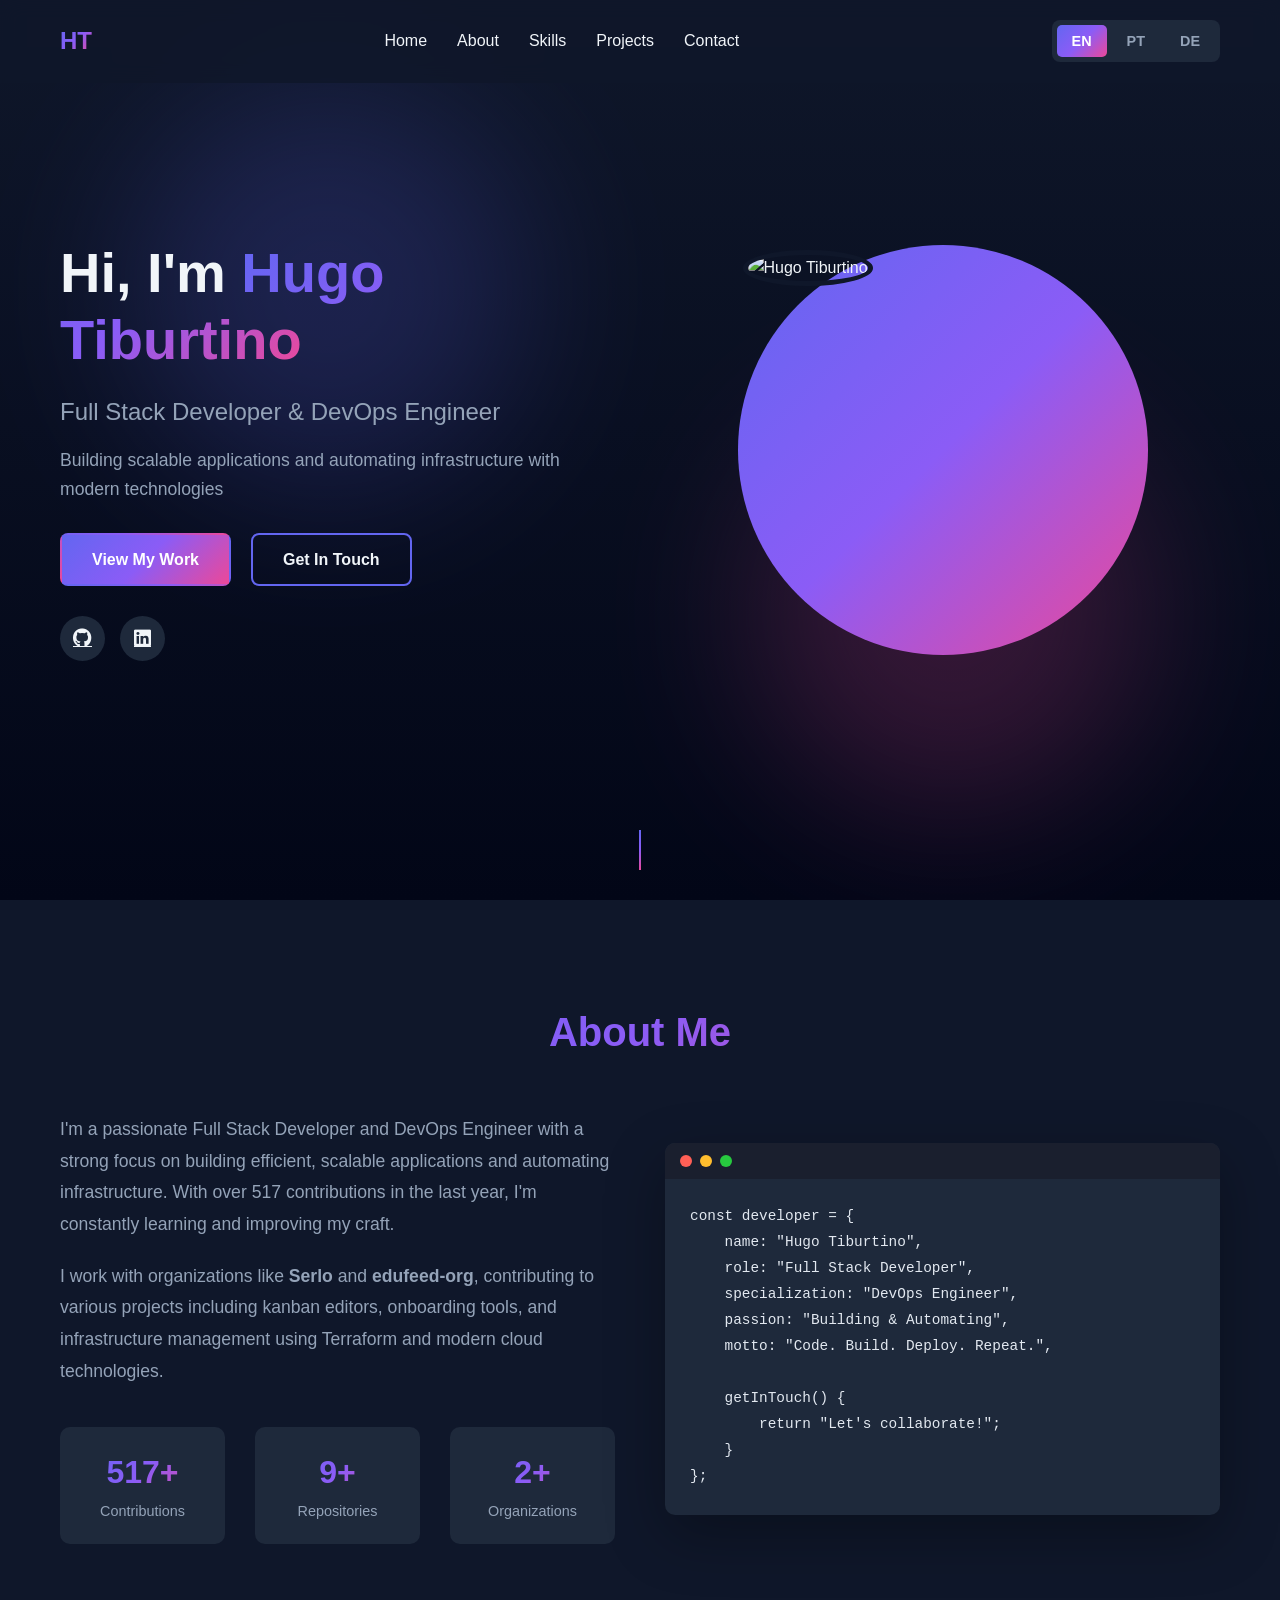
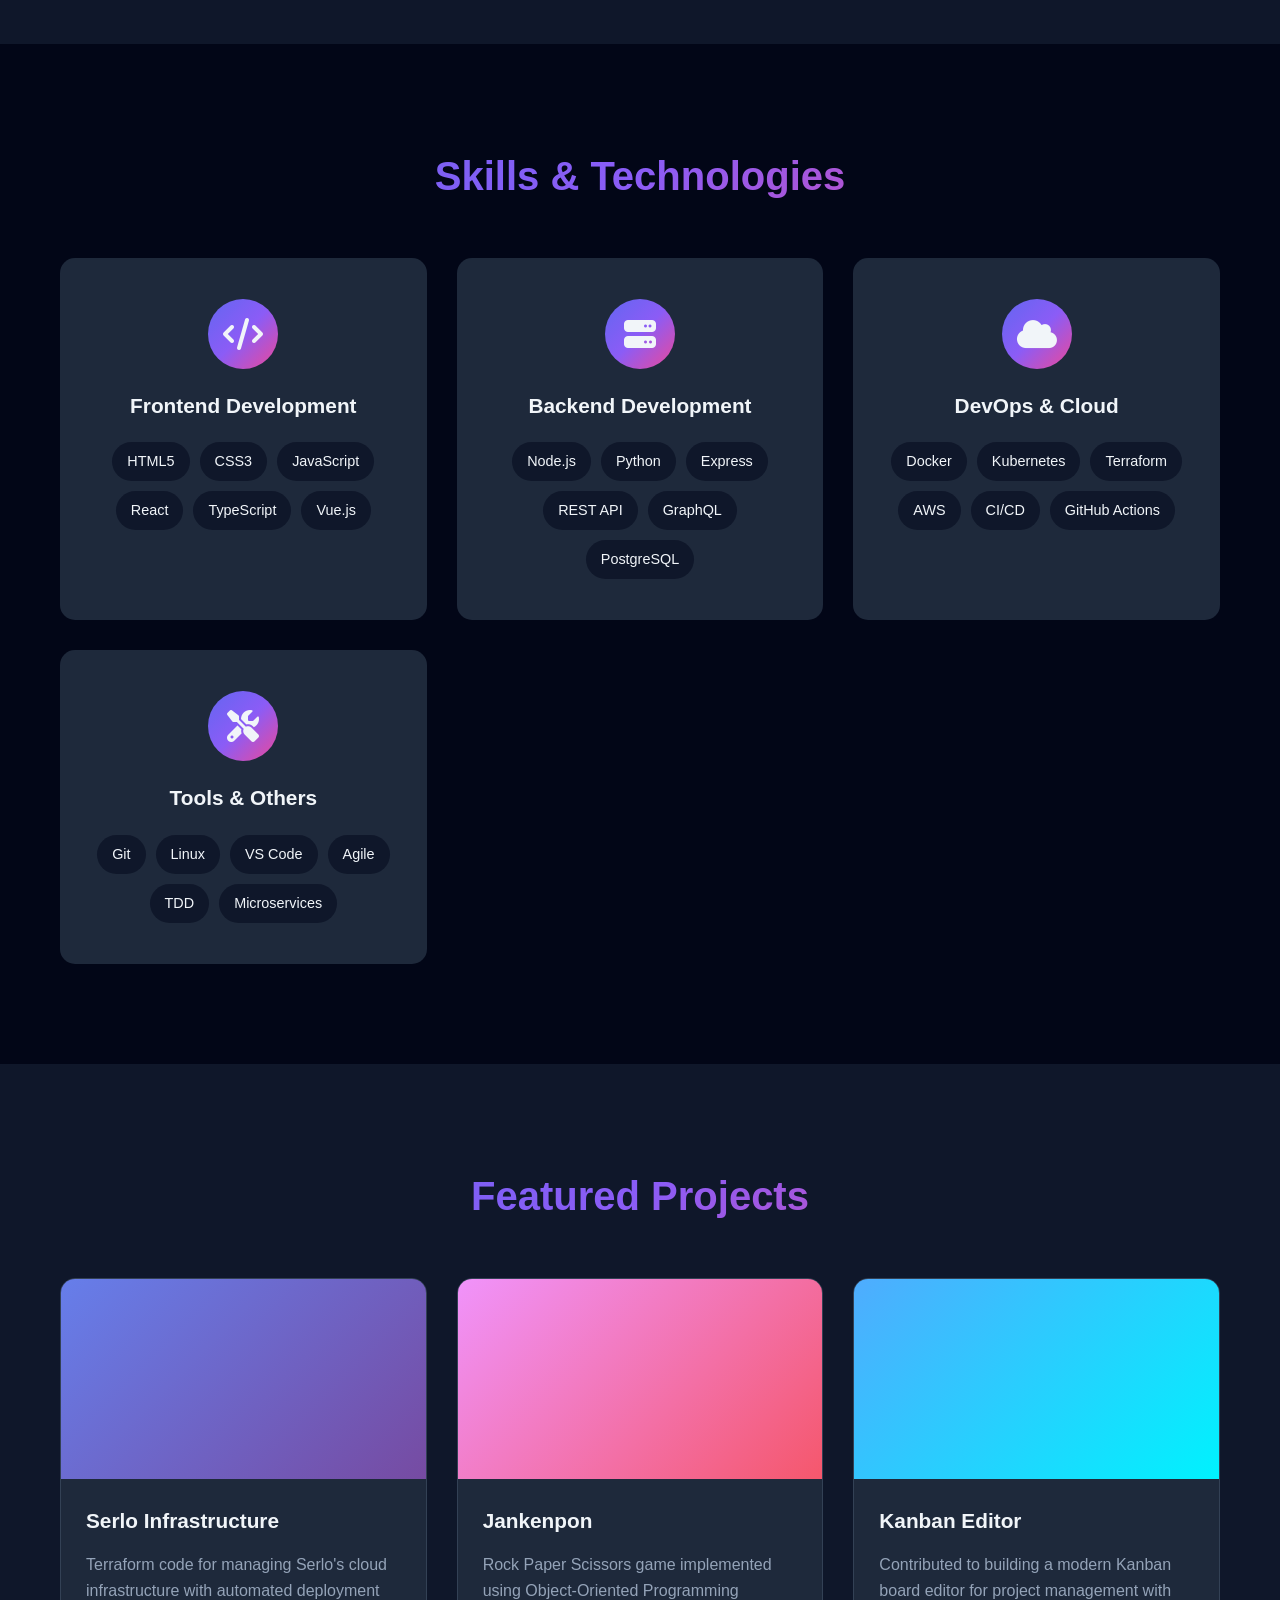
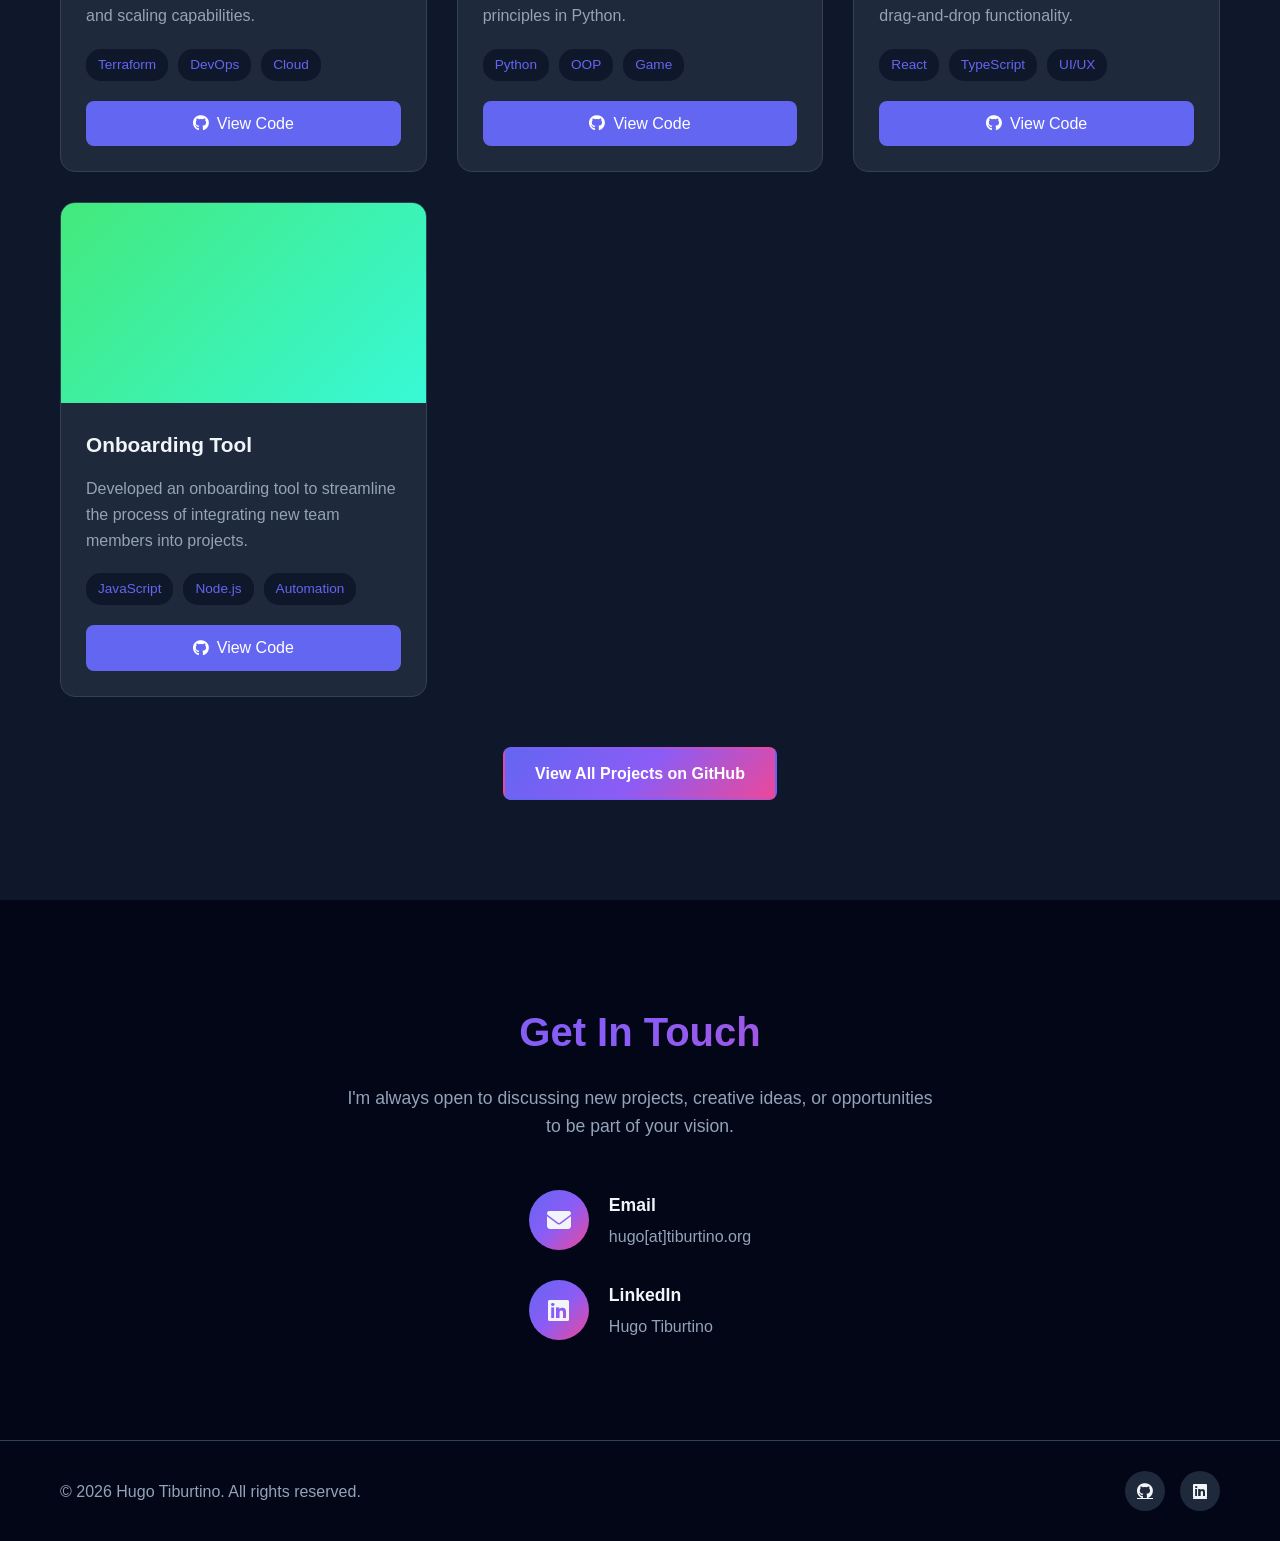
==== index.html @ 8d4e06d5 "initial commit" ====
<!DOCTYPE html>
<html lang="en">
<head>
    <meta charset="UTF-8">
    <meta name="viewport" content="width=device-width, initial-scale=1.0">
    <meta name="description" content="Hugo Tiburtino - Full Stack Developer & DevOps Engineer Portfolio">
    <title>Hugo Tiburtino | Full Stack Developer & DevOps Engineer</title>
    <link rel="stylesheet" href="styles.css">
    <link rel="stylesheet" href="https://cdnjs.cloudflare.com/ajax/libs/font-awesome/6.4.0/css/all.min.css">
</head>
<body>
    <!-- Navigation -->
    <nav class="navbar" id="navbar">
        <div class="container">
            <div class="nav-brand">
                <a href="#home">HT</a>
            </div>
            <ul class="nav-menu" id="nav-menu">
                <li><a href="#home" class="nav-link" data-i18n="nav.home">Home</a></li>
                <li><a href="#about" class="nav-link" data-i18n="nav.about">About</a></li>
                <li><a href="#skills" class="nav-link" data-i18n="nav.skills">Skills</a></li>
                <li><a href="#projects" class="nav-link" data-i18n="nav.projects">Projects</a></li>
                <li><a href="#contact" class="nav-link" data-i18n="nav.contact">Contact</a></li>
            </ul>
            <div class="language-switcher">
                <button class="lang-btn active" data-lang="en" title="English">EN</button>
                <button class="lang-btn" data-lang="pt" title="Português">PT</button>
                <button class="lang-btn" data-lang="de" title="Deutsch">DE</button>
            </div>
            <div class="hamburger" id="hamburger">
                <span></span>
                <span></span>
                <span></span>
            </div>
        </div>
    </nav>

    <!-- Hero Section -->
    <section id="home" class="hero">
        <div class="hero-particles"></div>
        <div class="container hero-content">
            <div class="hero-text">
                <h1 class="hero-title">
                    <span data-i18n="hero.greeting">Hi, I'm</span> <span class="gradient-text">Hugo Tiburtino</span>
                </h1>
                <p class="hero-subtitle" data-i18n="hero.title">Full Stack Developer & DevOps Engineer</p>
                <p class="hero-description" data-i18n="hero.description">
                    Building scalable applications and automating infrastructure with modern technologies
                </p>
                <div class="hero-buttons">
                    <a href="#projects" class="btn btn-primary" data-i18n="hero.viewWork">View My Work</a>
                    <a href="#contact" class="btn btn-secondary" data-i18n="hero.getInTouch">Get In Touch</a>
                </div>
                <div class="social-links">
                    <a href="https://github.com/hugotiburtino" target="_blank" aria-label="GitHub">
                        <i class="fab fa-github"></i>
                    </a>
                    <a href="https://www.linkedin.com/in/hugo-tiburtino-14a03222a/" target="_blank" aria-label="LinkedIn">
                        <i class="fab fa-linkedin"></i>
                    </a>
                </div>
            </div>
            <div class="hero-image">
                <div class="profile-card">
                    <div class="profile-img-wrapper">
                        <img src="https://avatars.githubusercontent.com/u/45924645?v=4" alt="Hugo Tiburtino" class="profile-img">
                    </div>
                </div>
            </div>
        </div>
        <div class="scroll-indicator">
            <span></span>
        </div>
    </section>

    <!-- About Section -->
    <section id="about" class="about section">
        <div class="container">
            <h2 class="section-title" data-i18n="about.title">About Me</h2>
            <div class="about-content">
                <div class="about-text">
                    <p class="about-description" data-i18n="about.description1">
                        I'm a passionate Full Stack Developer and DevOps Engineer with a strong focus on building 
                        efficient, scalable applications and automating infrastructure. With over 517 contributions 
                        in the last year, I'm constantly learning and improving my craft.
                    </p>
                    <p class="about-description" data-i18n="about.description2">
                        I work with organizations like <strong>Serlo</strong> and <strong>edufeed-org</strong>, 
                        contributing to various projects including kanban editors, onboarding tools, and infrastructure 
                        management using Terraform and modern cloud technologies.
                    </p>
                    <div class="about-stats">
                        <div class="stat-item">
                            <span class="stat-number">517+</span>
                            <span class="stat-label" data-i18n="about.contributions">Contributions</span>
                        </div>
                        <div class="stat-item">
                            <span class="stat-number">9+</span>
                            <span class="stat-label" data-i18n="about.repositories">Repositories</span>
                        </div>
                        <div class="stat-item">
                            <span class="stat-number">2+</span>
                            <span class="stat-label" data-i18n="about.organizations">Organizations</span>
                        </div>
                    </div>
                </div>
                <div class="about-image">
                    <div class="code-window">
                        <div class="window-header">
                            <span class="dot red"></span>
                            <span class="dot yellow"></span>
                            <span class="dot green"></span>
                        </div>
                        <pre class="code-content"><code>const developer = {
    name: "Hugo Tiburtino",
    role: "Full Stack Developer",
    specialization: "DevOps Engineer",
    passion: "Building & Automating",
    motto: "Code. Build. Deploy. Repeat.",
    
    getInTouch() {
        return "Let's collaborate!";
    }
};</code></pre>
                    </div>
                </div>
            </div>
        </div>
    </section>

    <!-- Skills Section -->
    <section id="skills" class="skills section">
        <div class="container">
            <h2 class="section-title" data-i18n="skills.title">Skills & Technologies</h2>
            <div class="skills-grid">
                <div class="skill-category">
                    <div class="category-icon">
                        <i class="fas fa-code"></i>
                    </div>
                    <h3 data-i18n="skills.frontend">Frontend Development</h3>
                    <div class="skills-list">
                        <span class="skill-tag">HTML5</span>
                        <span class="skill-tag">CSS3</span>
                        <span class="skill-tag">JavaScript</span>
                        <span class="skill-tag">React</span>
                        <span class="skill-tag">TypeScript</span>
                        <span class="skill-tag">Vue.js</span>
                    </div>
                </div>
                <div class="skill-category">
                    <div class="category-icon">
                        <i class="fas fa-server"></i>
                    </div>
                    <h3 data-i18n="skills.backend">Backend Development</h3>
                    <div class="skills-list">
                        <span class="skill-tag">Node.js</span>
                        <span class="skill-tag">Python</span>
                        <span class="skill-tag">Express</span>
                        <span class="skill-tag">REST API</span>
                        <span class="skill-tag">GraphQL</span>
                        <span class="skill-tag">PostgreSQL</span>
                    </div>
                </div>
                <div class="skill-category">
                    <div class="category-icon">
                        <i class="fas fa-cloud"></i>
                    </div>
                    <h3 data-i18n="skills.devops">DevOps & Cloud</h3>
                    <div class="skills-list">
                        <span class="skill-tag">Docker</span>
                        <span class="skill-tag">Kubernetes</span>
                        <span class="skill-tag">Terraform</span>
                        <span class="skill-tag">AWS</span>
                        <span class="skill-tag">CI/CD</span>
                        <span class="skill-tag">GitHub Actions</span>
                    </div>
                </div>
                <div class="skill-category">
                    <div class="category-icon">
                        <i class="fas fa-tools"></i>
                    </div>
                    <h3 data-i18n="skills.tools">Tools & Others</h3>
                    <div class="skills-list">
                        <span class="skill-tag">Git</span>
                        <span class="skill-tag">Linux</span>
                        <span class="skill-tag">VS Code</span>
                        <span class="skill-tag">Agile</span>
                        <span class="skill-tag">TDD</span>
                        <span class="skill-tag">Microservices</span>
                    </div>
                </div>
            </div>
        </div>
    </section>

    <!-- Projects Section -->
    <section id="projects" class="projects section">
        <div class="container">
            <h2 class="section-title" data-i18n="projects.title">Featured Projects</h2>
            <div class="projects-grid">
                <div class="project-card">
                    <div class="project-image">
                        <div class="project-overlay">
                            <a href="https://github.com/serlo/infra" target="_blank" class="project-link">
                                <i class="fas fa-external-link-alt"></i>
                            </a>
                        </div>
                    </div>
                    <div class="project-content">
                        <h3>Serlo Infrastructure</h3>
                        <p data-i18n="projects.serlo.description">Terraform code for managing Serlo's cloud infrastructure with automated deployment and scaling capabilities.</p>
                        <div class="project-tags">
                            <span class="tag">Terraform</span>
                            <span class="tag">DevOps</span>
                            <span class="tag">Cloud</span>
                        </div>
                        <div class="project-links">
                            <a href="https://github.com/serlo/infra" target="_blank" class="project-btn">
                                <i class="fab fa-github"></i> <span data-i18n="projects.viewCode">View Code</span>
                            </a>
                        </div>
                    </div>
                </div>
                
                <div class="project-card">
                    <div class="project-image">
                        <div class="project-overlay">
                            <a href="https://github.com/hugotiburtino/jankenpon" target="_blank" class="project-link">
                                <i class="fas fa-external-link-alt"></i>
                            </a>
                        </div>
                    </div>
                    <div class="project-content">
                        <h3>Jankenpon</h3>
                        <p data-i18n="projects.jankenpon.description">Rock Paper Scissors game implemented using Object-Oriented Programming principles in Python.</p>
                        <div class="project-tags">
                            <span class="tag">Python</span>
                            <span class="tag">OOP</span>
                            <span class="tag">Game</span>
                        </div>
                        <div class="project-links">
                            <a href="https://github.com/hugotiburtino/jankenpon" target="_blank" class="project-btn">
                                <i class="fab fa-github"></i> <span data-i18n="projects.viewCode">View Code</span>
                            </a>
                        </div>
                    </div>
                </div>

                <div class="project-card">
                    <div class="project-image">
                        <div class="project-overlay">
                            <a href="https://github.com/edufeed-org/kanban-editor" target="_blank" class="project-link">
                                <i class="fas fa-external-link-alt"></i>
                            </a>
                        </div>
                    </div>
                    <div class="project-content">
                        <h3>Kanban Editor</h3>
                        <p data-i18n="projects.kanban.description">Contributed to building a modern Kanban board editor for project management with drag-and-drop functionality.</p>
                        <div class="project-tags">
                            <span class="tag">React</span>
                            <span class="tag">TypeScript</span>
                            <span class="tag">UI/UX</span>
                        </div>
                        <div class="project-links">
                            <a href="https://github.com/edufeed-org/kanban-editor" target="_blank" class="project-btn">
                                <i class="fab fa-github"></i> <span data-i18n="projects.viewCode">View Code</span>
                            </a>
                        </div>
                    </div>
                </div>

                <div class="project-card">
                    <div class="project-image">
                        <div class="project-overlay">
                            <a href="https://github.com/edufeed-org/onboarding-tool" target="_blank" class="project-link">
                                <i class="fas fa-external-link-alt"></i>
                            </a>
                        </div>
                    </div>
                    <div class="project-content">
                        <h3>Onboarding Tool</h3>
                        <p data-i18n="projects.onboarding.description">Developed an onboarding tool to streamline the process of integrating new team members into projects.</p>
                        <div class="project-tags">
                            <span class="tag">JavaScript</span>
                            <span class="tag">Node.js</span>
                            <span class="tag">Automation</span>
                        </div>
                        <div class="project-links">
                            <a href="https://github.com/edufeed-org/onboarding-tool" target="_blank" class="project-btn">
                                <i class="fab fa-github"></i> <span data-i18n="projects.viewCode">View Code</span>
                            </a>
                        </div>
                    </div>
                </div>
            </div>
            <div class="projects-cta">
                <a href="https://github.com/hugotiburtino?tab=repositories" target="_blank" class="btn btn-primary" data-i18n="projects.viewAll">
                    View All Projects on GitHub
                </a>
            </div>
        </div>
    </section>

    <!-- Contact Section -->
    <section id="contact" class="contact section">
        <div class="container">
            <h2 class="section-title" data-i18n="contact.title">Get In Touch</h2>
            <p class="section-subtitle" data-i18n="contact.subtitle">
                I'm always open to discussing new projects, creative ideas, or opportunities to be part of your vision.
            </p>
            <div class="contact-content-center">
                <div class="contact-info">
                    <div class="contact-item">
                        <div class="contact-icon">
                            <i class="fas fa-envelope"></i>
                        </div>
                        <div class="contact-details">
                            <h3 data-i18n="contact.email">Email</h3>
                            <a href="mailto:hugo@tiburtino.org">hugo[at]tiburtino.org</a>
                        </div>
                    </div>
                    <div class="contact-item">
                        <div class="contact-icon">
                            <i class="fab fa-linkedin"></i>
                        </div>
                        <div class="contact-details">
                            <h3>LinkedIn</h3>
                            <a href="https://www.linkedin.com/in/hugo-tiburtino-14a03222a/" target="_blank">Hugo Tiburtino</a>
                        </div>
                    </div>
                </div>
            </div>
        </div>
    </section>

    <!-- Footer -->
    <footer class="footer">
        <div class="container">
            <div class="footer-content">
                <p>&copy; 2026 Hugo Tiburtino. All rights reserved.</p>
                <div class="footer-social">
                    <a href="https://github.com/hugotiburtino" target="_blank" aria-label="GitHub">
                        <i class="fab fa-github"></i>
                    </a>
                    <a href="https://www.linkedin.com/in/hugo-tiburtino-14a03222a/" target="_blank" aria-label="LinkedIn">
                        <i class="fab fa-linkedin"></i>
                    </a>
                </div>
            </div>
        </div>
    </footer>

    <!-- Back to Top Button -->
    <button id="back-to-top" class="back-to-top" aria-label="Back to top">
        <i class="fas fa-arrow-up"></i>
    </button>

    <script src="script.js"></script>
</body>
</html>
---- styles.css ----
/* ===============================================
   GLOBAL STYLES & RESET
   =============================================== */

* {
    margin: 0;
    padding: 0;
    box-sizing: border-box;
}

:root {
    /* Colors */
    --primary-color: #6366f1;
    --secondary-color: #8b5cf6;
    --accent-color: #ec4899;
    --bg-dark: #0f172a;
    --bg-darker: #020617;
    --text-light: #f1f5f9;
    --text-gray: #94a3b8;
    --card-bg: #1e293b;
    --border-color: #334155;
    
    /* Gradients */
    --gradient-primary: linear-gradient(135deg, #6366f1 0%, #8b5cf6 50%, #ec4899 100%);
    --gradient-dark: linear-gradient(180deg, #0f172a 0%, #020617 100%);
    
    /* Spacing */
    --section-padding: 100px 0;
    
    /* Transitions */
    --transition: all 0.3s ease;
}

html {
    scroll-behavior: smooth;
}

body {
    font-family: 'Inter', -apple-system, BlinkMacSystemFont, 'Segoe UI', Roboto, Oxygen, Ubuntu, Cantarell, sans-serif;
    background: var(--bg-darker);
    color: var(--text-light);
    line-height: 1.6;
    overflow-x: hidden;
}

.container {
    max-width: 1200px;
    margin: 0 auto;
    padding: 0 20px;
}

.section {
    padding: var(--section-padding);
}

.section-title {
    font-size: 2.5rem;
    text-align: center;
    margin-bottom: 50px;
    background: var(--gradient-primary);
    -webkit-background-clip: text;
    -webkit-text-fill-color: transparent;
    background-clip: text;
}

.section-subtitle {
    text-align: center;
    color: var(--text-gray);
    font-size: 1.1rem;
    max-width: 600px;
    margin: -30px auto 50px;
}

.gradient-text {
    background: var(--gradient-primary);
    -webkit-background-clip: text;
    -webkit-text-fill-color: transparent;
    background-clip: text;
}

/* ===============================================
   NAVIGATION
   =============================================== */

.navbar {
    position: fixed;
    top: 0;
    left: 0;
    width: 100%;
    background: rgba(15, 23, 42, 0.8);
    backdrop-filter: blur(10px);
    z-index: 1000;
    transition: var(--transition);
    border-bottom: 1px solid transparent;
}

.navbar.scrolled {
    background: rgba(15, 23, 42, 0.95);
    border-bottom-color: var(--border-color);
}

.navbar .container {
    display: flex;
    justify-content: space-between;
    align-items: center;
    padding: 20px;
}

.nav-brand a {
    font-size: 1.5rem;
    font-weight: 700;
    background: var(--gradient-primary);
    -webkit-background-clip: text;
    -webkit-text-fill-color: transparent;
    background-clip: text;
    text-decoration: none;
}

.nav-menu {
    display: flex;
    list-style: none;
    gap: 30px;
}

.nav-link {
    color: var(--text-light);
    text-decoration: none;
    font-weight: 500;
    transition: var(--transition);
    position: relative;
}

.nav-link::after {
    content: '';
    position: absolute;
    bottom: -5px;
    left: 0;
    width: 0;
    height: 2px;
    background: var(--gradient-primary);
    transition: var(--transition);
}

.nav-link:hover::after,
.nav-link.active::after {
    width: 100%;
}

.language-switcher {
    display: flex;
    gap: 5px;
    background: var(--card-bg);
    padding: 5px;
    border-radius: 8px;
    margin-left: 20px;
}

.lang-btn {
    padding: 8px 15px;
    background: transparent;
    color: var(--text-gray);
    border: none;
    border-radius: 5px;
    cursor: pointer;
    font-weight: 600;
    font-size: 0.9rem;
    transition: var(--transition);
}

.lang-btn:hover {
    color: var(--text-light);
    background: var(--bg-dark);
}

.lang-btn.active {
    background: var(--gradient-primary);
    color: white;
}

.hamburger {
    display: none;
    flex-direction: column;
    cursor: pointer;
    gap: 5px;
}

.hamburger span {
    width: 25px;
    height: 3px;
    background: var(--text-light);
    transition: var(--transition);
}

/* ===============================================
   HERO SECTION
   =============================================== */

.hero {
    min-height: 100vh;
    display: flex;
    align-items: center;
    justify-content: center;
    position: relative;
    overflow: hidden;
    background: var(--gradient-dark);
}

.hero-particles {
    position: absolute;
    top: 0;
    left: 0;
    width: 100%;
    height: 100%;
    overflow: hidden;
}

.hero-particles::before,
.hero-particles::after {
    content: '';
    position: absolute;
    width: 400px;
    height: 400px;
    border-radius: 50%;
    filter: blur(80px);
    opacity: 0.2;
    animation: float 20s infinite;
}

.hero-particles::before {
    background: var(--primary-color);
    top: 10%;
    left: 10%;
}

.hero-particles::after {
    background: var(--accent-color);
    bottom: 10%;
    right: 10%;
    animation-delay: -10s;
}

@keyframes float {
    0%, 100% { transform: translate(0, 0) scale(1); }
    33% { transform: translate(50px, -50px) scale(1.1); }
    66% { transform: translate(-50px, 50px) scale(0.9); }
}

.hero-content {
    display: grid;
    grid-template-columns: 1fr 1fr;
    gap: 50px;
    align-items: center;
    position: relative;
    z-index: 1;
}

.hero-title {
    font-size: 3.5rem;
    font-weight: 800;
    margin-bottom: 20px;
    line-height: 1.2;
}

.hero-subtitle {
    font-size: 1.5rem;
    color: var(--text-gray);
    margin-bottom: 15px;
}

.hero-description {
    font-size: 1.1rem;
    color: var(--text-gray);
    margin-bottom: 30px;
    max-width: 500px;
}

.hero-buttons {
    display: flex;
    gap: 20px;
    margin-bottom: 30px;
    flex-wrap: wrap;
}

.btn {
    padding: 12px 30px;
    border-radius: 8px;
    text-decoration: none;
    font-weight: 600;
    transition: var(--transition);
    display: inline-flex;
    align-items: center;
    gap: 10px;
    border: 2px solid transparent;
}

.btn-primary {
    background: var(--gradient-primary);
    color: white;
}

.btn-primary:hover {
    transform: translateY(-3px);
    box-shadow: 0 10px 30px rgba(99, 102, 241, 0.4);
}

.btn-secondary {
    background: transparent;
    border-color: var(--primary-color);
    color: var(--text-light);
}

.btn-secondary:hover {
    background: var(--primary-color);
    transform: translateY(-3px);
}

.social-links {
    display: flex;
    gap: 15px;
}

.social-links a {
    width: 45px;
    height: 45px;
    display: flex;
    align-items: center;
    justify-content: center;
    border-radius: 50%;
    background: var(--card-bg);
    color: var(--text-light);
    font-size: 1.2rem;
    transition: var(--transition);
}

.social-links a:hover {
    background: var(--gradient-primary);
    transform: translateY(-3px);
}

.profile-card {
    position: relative;
}

.profile-img-wrapper {
    position: relative;
    width: 400px;
    height: 400px;
    margin: 0 auto;
}

.profile-img-wrapper::before {
    content: '';
    position: absolute;
    inset: -5px;
    background: var(--gradient-primary);
    border-radius: 50%;
    z-index: -1;
    animation: rotate 10s linear infinite;
}

@keyframes rotate {
    from { transform: rotate(0deg); }
    to { transform: rotate(360deg); }
}

.profile-img {
    width: 100%;
    height: 100%;
    border-radius: 50%;
    object-fit: cover;
    border: 5px solid var(--bg-dark);
}

.scroll-indicator {
    position: absolute;
    bottom: 30px;
    left: 50%;
    transform: translateX(-50%);
}

.scroll-indicator span {
    width: 2px;
    height: 40px;
    background: var(--gradient-primary);
    display: block;
    animation: scroll 2s infinite;
}

@keyframes scroll {
    0%, 100% { opacity: 0; transform: translateY(0); }
    50% { opacity: 1; transform: translateY(10px); }
}

/* ===============================================
   ABOUT SECTION
   =============================================== */

.about {
    background: var(--bg-dark);
}

.about-content {
    display: grid;
    grid-template-columns: 1fr 1fr;
    gap: 50px;
    align-items: center;
}

.about-description {
    color: var(--text-gray);
    margin-bottom: 20px;
    font-size: 1.1rem;
    line-height: 1.8;
}

.about-stats {
    display: grid;
    grid-template-columns: repeat(3, 1fr);
    gap: 30px;
    margin-top: 40px;
}

.stat-item {
    text-align: center;
    padding: 20px;
    background: var(--card-bg);
    border-radius: 10px;
    transition: var(--transition);
}

.stat-item:hover {
    transform: translateY(-5px);
    box-shadow: 0 10px 30px rgba(99, 102, 241, 0.2);
}

.stat-number {
    display: block;
    font-size: 2rem;
    font-weight: 700;
    background: var(--gradient-primary);
    -webkit-background-clip: text;
    -webkit-text-fill-color: transparent;
    background-clip: text;
}

.stat-label {
    color: var(--text-gray);
    font-size: 0.9rem;
}

.code-window {
    background: var(--card-bg);
    border-radius: 10px;
    overflow: hidden;
    box-shadow: 0 20px 60px rgba(0, 0, 0, 0.3);
}

.window-header {
    padding: 12px 15px;
    background: #1a1f2e;
    display: flex;
    gap: 8px;
}

.dot {
    width: 12px;
    height: 12px;
    border-radius: 50%;
}

.dot.red { background: #ff5f56; }
.dot.yellow { background: #ffbd2e; }
.dot.green { background: #27c93f; }

.code-content {
    padding: 25px;
    font-family: 'Fira Code', 'Courier New', monospace;
    font-size: 0.9rem;
    line-height: 1.8;
    overflow-x: auto;
}

.code-content code {
    color: #e2e8f0;
}

/* ===============================================
   SKILLS SECTION
   =============================================== */

.skills {
    background: var(--bg-darker);
}

.skills-grid {
    display: grid;
    grid-template-columns: repeat(auto-fit, minmax(280px, 1fr));
    gap: 30px;
}

.skill-category {
    background: var(--card-bg);
    padding: 40px 30px;
    border-radius: 15px;
    text-align: center;
    transition: var(--transition);
    border: 1px solid transparent;
}

.skill-category:hover {
    transform: translateY(-10px);
    border-color: var(--primary-color);
    box-shadow: 0 20px 60px rgba(99, 102, 241, 0.2);
}

.category-icon {
    width: 70px;
    height: 70px;
    margin: 0 auto 20px;
    background: var(--gradient-primary);
    border-radius: 50%;
    display: flex;
    align-items: center;
    justify-content: center;
    font-size: 2rem;
}

.skill-category h3 {
    margin-bottom: 20px;
    font-size: 1.3rem;
}

.skills-list {
    display: flex;
    flex-wrap: wrap;
    gap: 10px;
    justify-content: center;
}

.skill-tag {
    background: var(--bg-dark);
    padding: 8px 15px;
    border-radius: 20px;
    font-size: 0.9rem;
    color: var(--text-light);
    transition: var(--transition);
}

.skill-tag:hover {
    background: var(--primary-color);
}

/* ===============================================
   PROJECTS SECTION
   =============================================== */

.projects {
    background: var(--bg-dark);
}

.projects-grid {
    display: grid;
    grid-template-columns: repeat(auto-fit, minmax(300px, 1fr));
    gap: 30px;
    margin-bottom: 50px;
}

.project-card {
    background: var(--card-bg);
    border-radius: 15px;
    overflow: hidden;
    transition: var(--transition);
    border: 1px solid var(--border-color);
}

.project-card:hover {
    transform: translateY(-10px);
    box-shadow: 0 20px 60px rgba(0, 0, 0, 0.4);
    border-color: var(--primary-color);
}

.project-image {
    height: 200px;
    background: linear-gradient(135deg, #667eea 0%, #764ba2 100%);
    position: relative;
    overflow: hidden;
}

.project-card:nth-child(2) .project-image {
    background: linear-gradient(135deg, #f093fb 0%, #f5576c 100%);
}

.project-card:nth-child(3) .project-image {
    background: linear-gradient(135deg, #4facfe 0%, #00f2fe 100%);
}

.project-card:nth-child(4) .project-image {
    background: linear-gradient(135deg, #43e97b 0%, #38f9d7 100%);
}

.project-overlay {
    position: absolute;
    inset: 0;
    background: rgba(0, 0, 0, 0.8);
    display: flex;
    align-items: center;
    justify-content: center;
    opacity: 0;
    transition: var(--transition);
}

.project-card:hover .project-overlay {
    opacity: 1;
}

.project-link {
    width: 60px;
    height: 60px;
    background: white;
    border-radius: 50%;
    display: flex;
    align-items: center;
    justify-content: center;
    color: var(--bg-dark);
    font-size: 1.5rem;
    transition: var(--transition);
}

.project-link:hover {
    transform: scale(1.1);
}

.project-content {
    padding: 25px;
}

.project-content h3 {
    font-size: 1.3rem;
    margin-bottom: 15px;
}

.project-content p {
    color: var(--text-gray);
    margin-bottom: 20px;
    line-height: 1.6;
}

.project-tags {
    display: flex;
    flex-wrap: wrap;
    gap: 10px;
    margin-bottom: 20px;
}

.tag {
    background: var(--bg-dark);
    padding: 5px 12px;
    border-radius: 15px;
    font-size: 0.85rem;
    color: var(--primary-color);
}

.project-links {
    display: flex;
    gap: 15px;
}

.project-btn {
    flex: 1;
    text-align: center;
    padding: 10px 20px;
    background: var(--primary-color);
    color: white;
    text-decoration: none;
    border-radius: 8px;
    transition: var(--transition);
    display: flex;
    align-items: center;
    justify-content: center;
    gap: 8px;
}

.project-btn:hover {
    background: var(--secondary-color);
}

.projects-cta {
    text-align: center;
}

/* ===============================================
   CONTACT SECTION
   =============================================== */

.contact {
    background: var(--bg-darker);
}

.contact-content-center {
    display: flex;
    justify-content: center;
    max-width: 600px;
    margin: 0 auto;
}

.contact-info {
    display: flex;
    flex-direction: column;
    gap: 30px;
}

.contact-item {
    display: flex;
    gap: 20px;
    align-items: center;
}

.contact-icon {
    width: 60px;
    height: 60px;
    background: var(--gradient-primary);
    border-radius: 50%;
    display: flex;
    align-items: center;
    justify-content: center;
    font-size: 1.5rem;
    flex-shrink: 0;
}

.contact-details h3 {
    font-size: 1.1rem;
    margin-bottom: 5px;
}

.contact-details a {
    color: var(--text-gray);
    text-decoration: none;
    transition: var(--transition);
}

.contact-details a:hover {
    color: var(--primary-color);
}

/* ===============================================
   FOOTER
   =============================================== */

.footer {
    background: var(--bg-darker);
    padding: 30px 0;
    border-top: 1px solid var(--border-color);
}

.footer-content {
    display: flex;
    justify-content: space-between;
    align-items: center;
}

.footer-content p {
    color: var(--text-gray);
}

.footer-social {
    display: flex;
    gap: 15px;
}

.footer-social a {
    width: 40px;
    height: 40px;
    display: flex;
    align-items: center;
    justify-content: center;
    border-radius: 50%;
    background: var(--card-bg);
    color: var(--text-light);
    transition: var(--transition);
}

.footer-social a:hover {
    background: var(--gradient-primary);
}

/* ===============================================
   BACK TO TOP BUTTON
   =============================================== */

.back-to-top {
    position: fixed;
    bottom: 30px;
    right: 30px;
    width: 50px;
    height: 50px;
    background: var(--gradient-primary);
    color: white;
    border: none;
    border-radius: 50%;
    font-size: 1.2rem;
    cursor: pointer;
    opacity: 0;
    visibility: hidden;
    transition: var(--transition);
    z-index: 999;
}

.back-to-top.visible {
    opacity: 1;
    visibility: visible;
}

.back-to-top:hover {
    transform: translateY(-5px);
}

/* ===============================================
   RESPONSIVE DESIGN
   =============================================== */

@media (max-width: 968px) {
    .hero-content,
    .about-content {
        grid-template-columns: 1fr;
    }
    
    .hero-text {
        text-align: center;
    }
    
    .hero-buttons {
        justify-content: center;
    }
    
    .social-links {
        justify-content: center;
    }
    
    .profile-img-wrapper {
        width: 300px;
        height: 300px;
    }
    
    .about-stats {
        grid-template-columns: repeat(3, 1fr);
    }
    
    .language-switcher {
        margin-left: 0;
        margin-right: 15px;
    }
    
    .nav-menu {
        position: fixed;
        top: 70px;
        right: -100%;
        flex-direction: column;
        background: var(--card-bg);
        width: 250px;
        padding: 30px;
        border-radius: 10px 0 0 10px;
        transition: var(--transition);
    }
    
    .nav-menu.active {
        right: 0;
    }
    
    .hamburger {
        display: flex;
    }
    
    .hamburger.active span:nth-child(1) {
        transform: rotate(45deg) translate(8px, 8px);
    }
    
    .hamburger.active span:nth-child(2) {
        opacity: 0;
    }
    
    .hamburger.active span:nth-child(3) {
        transform: rotate(-45deg) translate(8px, -8px);
    }
}

@media (max-width: 768px) {
    .hero-title {
        font-size: 2.5rem;
    }
    
    .section-title {
        font-size: 2rem;
    }
    
    .about-stats {
        grid-template-columns: 1fr;
    }
    
    .skills-grid {
        grid-template-columns: 1fr;
    }
    
    .projects-grid {
        grid-template-columns: 1fr;
    }
    
    .footer-content {
        flex-direction: column;
        gap: 20px;
        text-align: center;
    }
}

@media (max-width: 480px) {
    .hero-title {
        font-size: 2rem;
    }
    
    .hero-buttons {
        flex-direction: column;
        width: 100%;
    }
    
    .btn {
        width: 100%;
        justify-content: center;
    }
    
    .profile-img-wrapper {
        width: 250px;
        height: 250px;
    }
    
    .language-switcher {
        position: fixed;
        bottom: 80px;
        right: 20px;
        flex-direction: column;
        z-index: 998;
        box-shadow: 0 5px 20px rgba(0, 0, 0, 0.3);
    }
    
    .navbar .container {
        flex-wrap: wrap;
    }
}
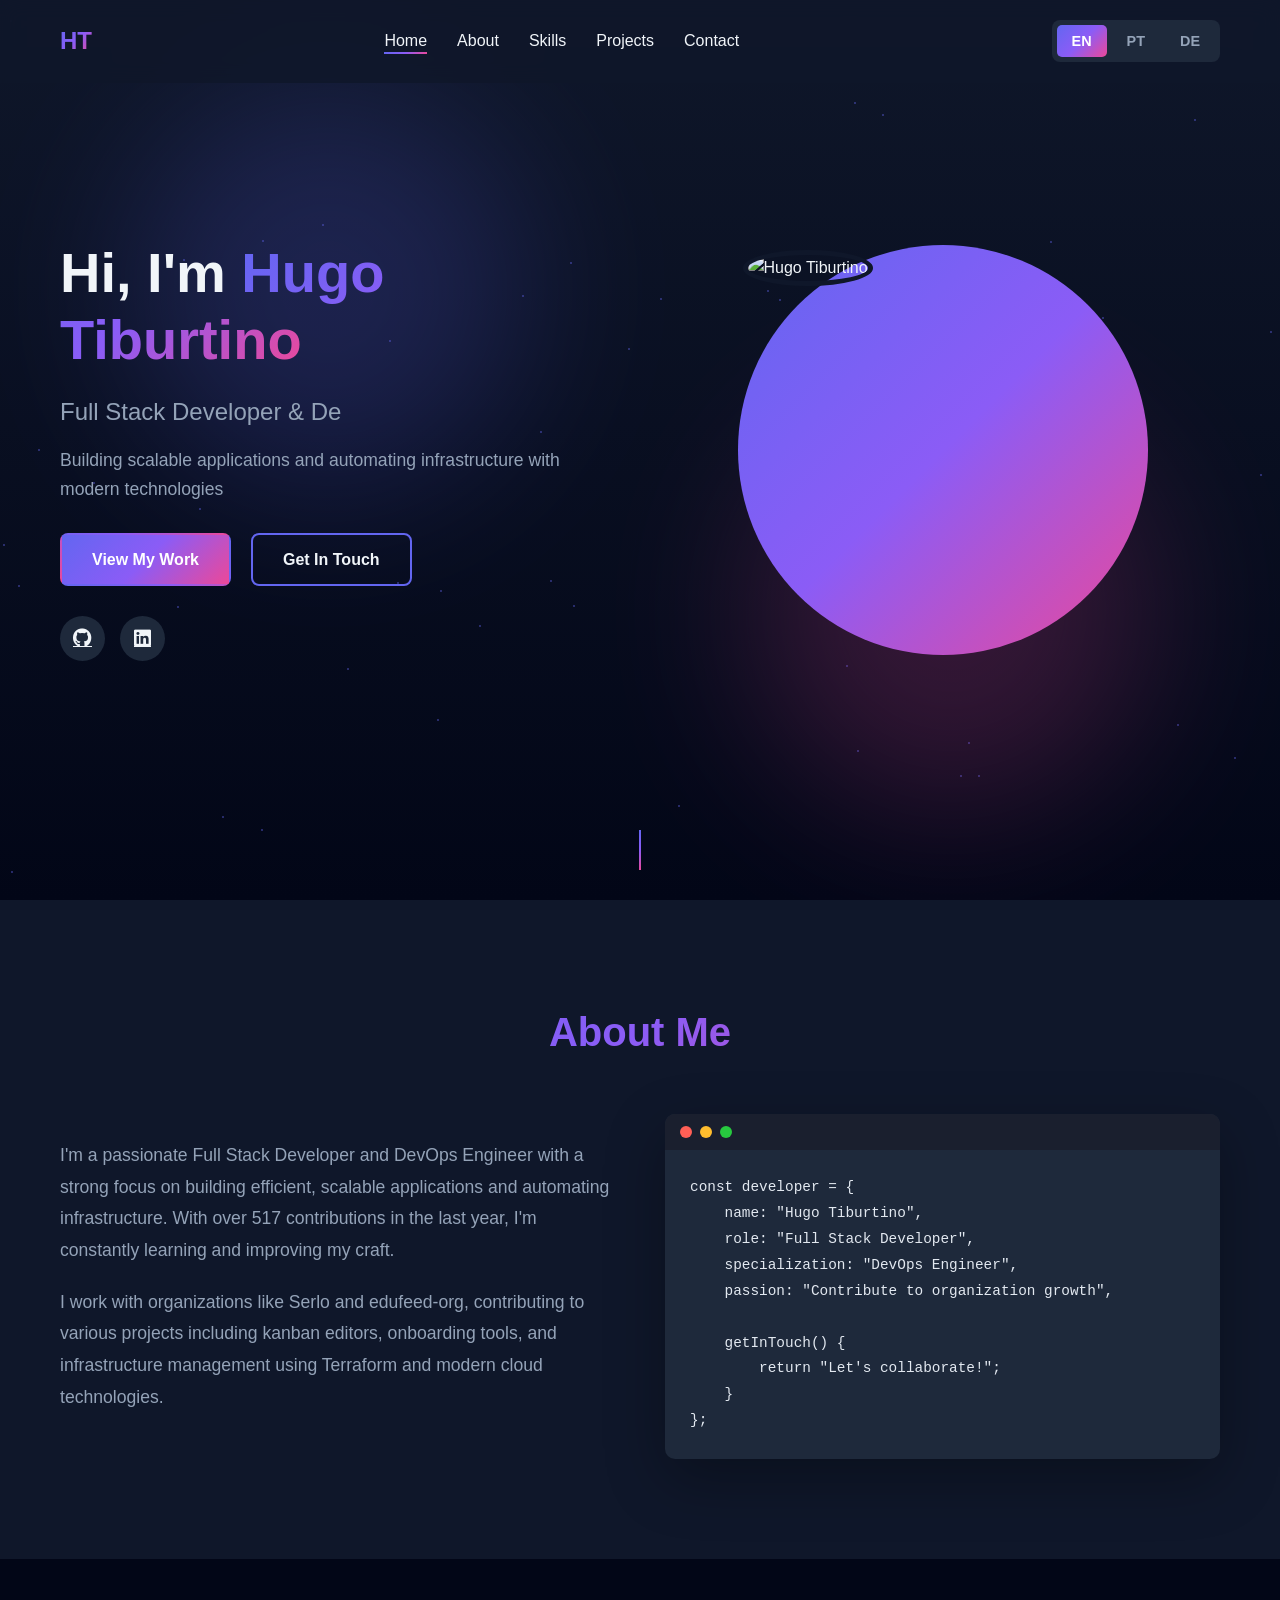
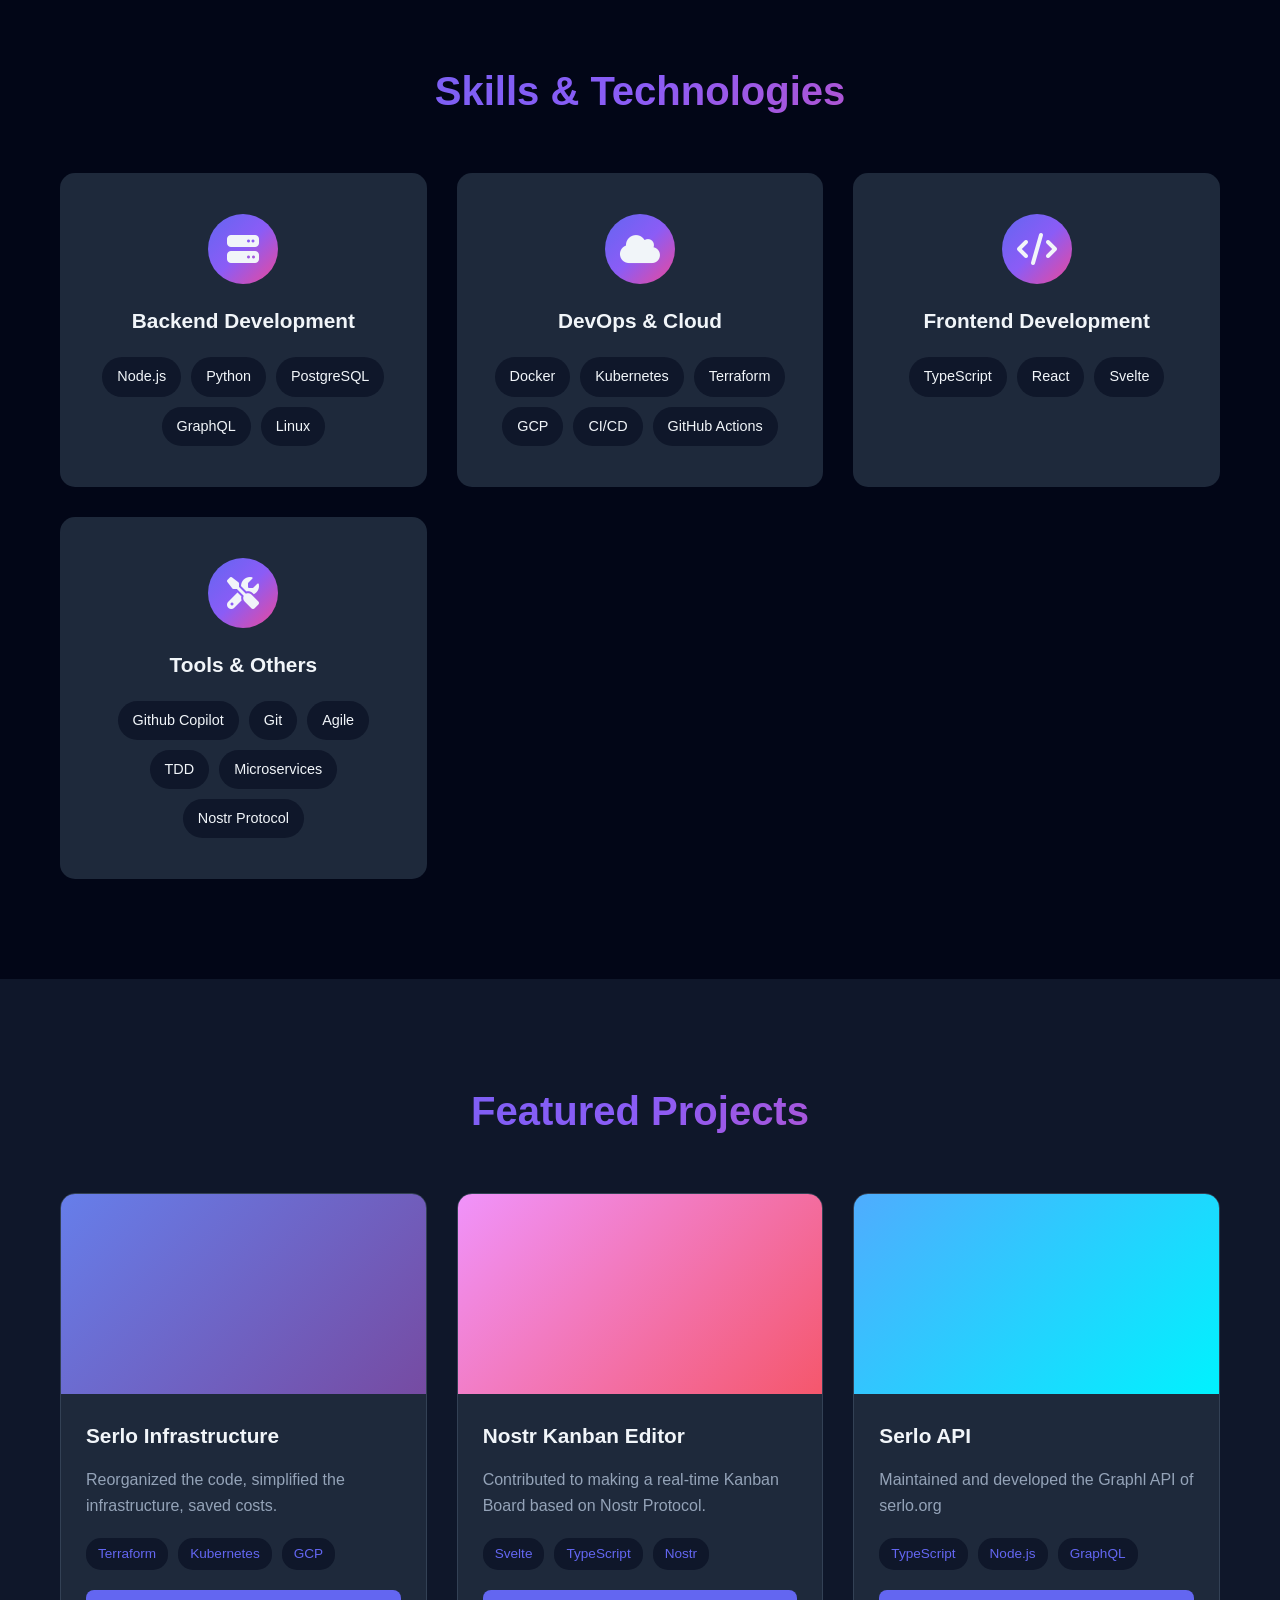
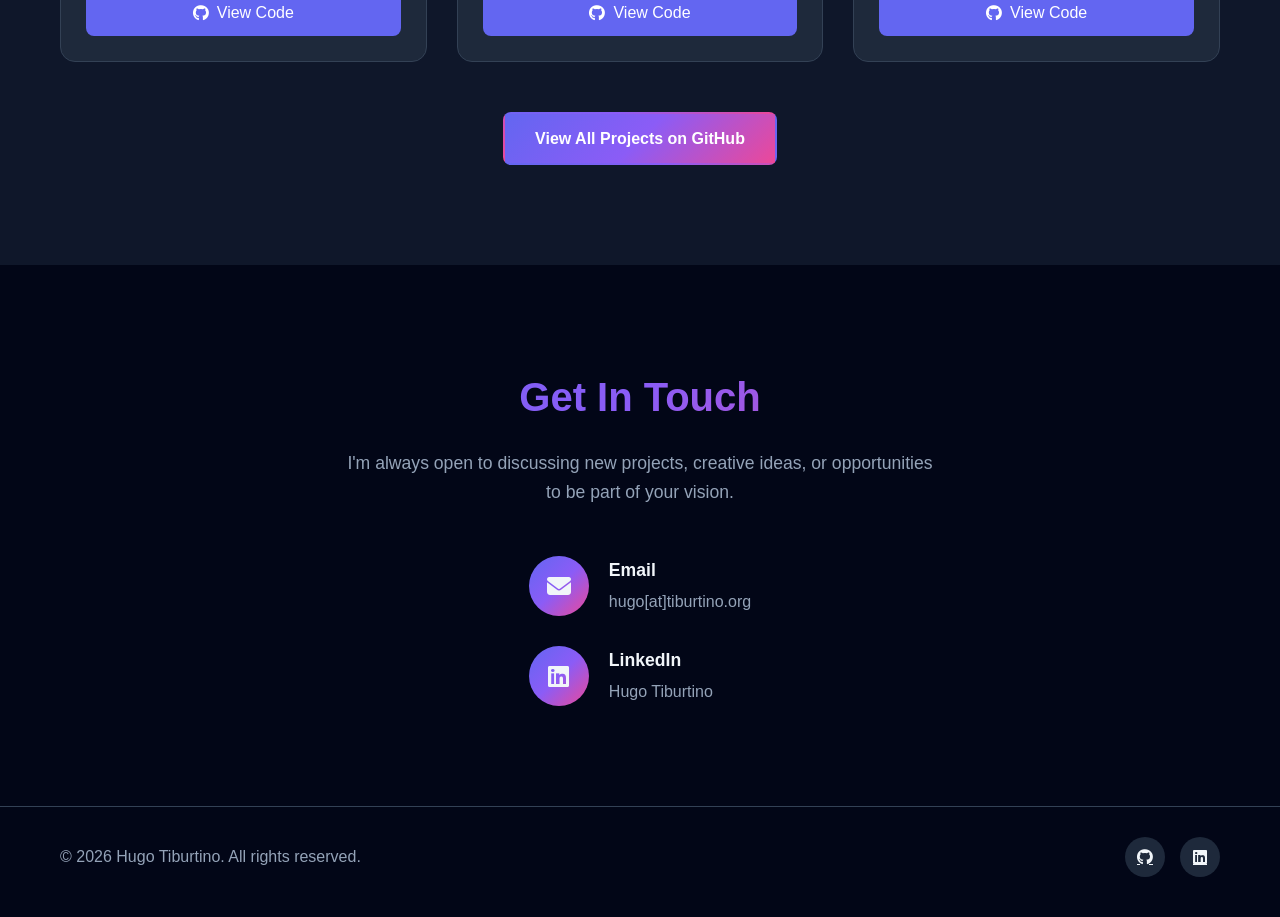
==== commit 43c6aba0: "Change the content and start to make it more mobile friendly" ====
--- a/index.html
+++ b/index.html
@@ -41,12 +41,10 @@
         <div class="container hero-content">
             <div class="hero-text">
                 <h1 class="hero-title">
-                    <span data-i18n="hero.greeting">Hi, I'm</span> <span class="gradient-text">Hugo Tiburtino</span>
+                    <span data-i18n="hero.greeting"></span> <span class="gradient-text">Hugo Tiburtino</span>
                 </h1>
-                <p class="hero-subtitle" data-i18n="hero.title">Full Stack Developer & DevOps Engineer</p>
-                <p class="hero-description" data-i18n="hero.description">
-                    Building scalable applications and automating infrastructure with modern technologies
-                </p>
+                <p class="hero-subtitle" data-i18n="hero.title"></p>
+                <p class="hero-description" data-i18n="hero.description"></p>
                 <div class="hero-buttons">
                     <a href="#projects" class="btn btn-primary" data-i18n="hero.viewWork">View My Work</a>
                     <a href="#contact" class="btn btn-secondary" data-i18n="hero.getInTouch">Get In Touch</a>
@@ -79,30 +77,8 @@
             <h2 class="section-title" data-i18n="about.title">About Me</h2>
             <div class="about-content">
                 <div class="about-text">
-                    <p class="about-description" data-i18n="about.description1">
-                        I'm a passionate Full Stack Developer and DevOps Engineer with a strong focus on building 
-                        efficient, scalable applications and automating infrastructure. With over 517 contributions 
-                        in the last year, I'm constantly learning and improving my craft.
-                    </p>
-                    <p class="about-description" data-i18n="about.description2">
-                        I work with organizations like <strong>Serlo</strong> and <strong>edufeed-org</strong>, 
-                        contributing to various projects including kanban editors, onboarding tools, and infrastructure 
-                        management using Terraform and modern cloud technologies.
-                    </p>
-                    <div class="about-stats">
-                        <div class="stat-item">
-                            <span class="stat-number">517+</span>
-                            <span class="stat-label" data-i18n="about.contributions">Contributions</span>
-                        </div>
-                        <div class="stat-item">
-                            <span class="stat-number">9+</span>
-                            <span class="stat-label" data-i18n="about.repositories">Repositories</span>
-                        </div>
-                        <div class="stat-item">
-                            <span class="stat-number">2+</span>
-                            <span class="stat-label" data-i18n="about.organizations">Organizations</span>
-                        </div>
-                    </div>
+                    <p class="about-description" data-i18n="about.description1"></p>
+                    <p class="about-description" data-i18n="about.description2"></p>
                 </div>
                 <div class="about-image">
                     <div class="code-window">
@@ -115,8 +91,7 @@
     name: "Hugo Tiburtino",
     role: "Full Stack Developer",
     specialization: "DevOps Engineer",
-    passion: "Building & Automating",
-    motto: "Code. Build. Deploy. Repeat.",
+    passion: "Contribute to organization growth",
     
     getInTouch() {
         return "Let's collaborate!";
@@ -135,30 +110,15 @@
             <div class="skills-grid">
                 <div class="skill-category">
                     <div class="category-icon">
-                        <i class="fas fa-code"></i>
-                    </div>
-                    <h3 data-i18n="skills.frontend">Frontend Development</h3>
-                    <div class="skills-list">
-                        <span class="skill-tag">HTML5</span>
-                        <span class="skill-tag">CSS3</span>
-                        <span class="skill-tag">JavaScript</span>
-                        <span class="skill-tag">React</span>
-                        <span class="skill-tag">TypeScript</span>
-                        <span class="skill-tag">Vue.js</span>
-                    </div>
-                </div>
-                <div class="skill-category">
-                    <div class="category-icon">
                         <i class="fas fa-server"></i>
                     </div>
                     <h3 data-i18n="skills.backend">Backend Development</h3>
                     <div class="skills-list">
                         <span class="skill-tag">Node.js</span>
                         <span class="skill-tag">Python</span>
-                        <span class="skill-tag">Express</span>
-                        <span class="skill-tag">REST API</span>
+                        <span class="skill-tag">PostgreSQL</span>
                         <span class="skill-tag">GraphQL</span>
-                        <span class="skill-tag">PostgreSQL</span>
+                        <span class="skill-tag">Linux</span>
                     </div>
                 </div>
                 <div class="skill-category">
@@ -170,9 +130,20 @@
                         <span class="skill-tag">Docker</span>
                         <span class="skill-tag">Kubernetes</span>
                         <span class="skill-tag">Terraform</span>
-                        <span class="skill-tag">AWS</span>
+                        <span class="skill-tag">GCP</span>
                         <span class="skill-tag">CI/CD</span>
                         <span class="skill-tag">GitHub Actions</span>
+                    </div>
+                </div>
+                <div class="skill-category">
+                    <div class="category-icon">
+                        <i class="fas fa-code"></i>
+                    </div>
+                    <h3 data-i18n="skills.frontend">Frontend Development</h3>
+                    <div class="skills-list">
+                        <span class="skill-tag">TypeScript</span>
+                        <span class="skill-tag">React</span>
+                        <span class="skill-tag">Svelte</span>
                     </div>
                 </div>
                 <div class="skill-category">
@@ -181,12 +152,12 @@
                     </div>
                     <h3 data-i18n="skills.tools">Tools & Others</h3>
                     <div class="skills-list">
+                        <span class="skill-tag">Github Copilot</span>
                         <span class="skill-tag">Git</span>
-                        <span class="skill-tag">Linux</span>
-                        <span class="skill-tag">VS Code</span>
                         <span class="skill-tag">Agile</span>
                         <span class="skill-tag">TDD</span>
                         <span class="skill-tag">Microservices</span>
+                        <span class="skill-tag">Nostr Protocol</span>
                     </div>
                 </div>
             </div>
@@ -208,44 +179,20 @@
                     </div>
                     <div class="project-content">
                         <h3>Serlo Infrastructure</h3>
-                        <p data-i18n="projects.serlo.description">Terraform code for managing Serlo's cloud infrastructure with automated deployment and scaling capabilities.</p>
+                        <p data-i18n="projects.serlo-infra.description"></p>
                         <div class="project-tags">
                             <span class="tag">Terraform</span>
-                            <span class="tag">DevOps</span>
-                            <span class="tag">Cloud</span>
+                            <span class="tag">Kubernetes</span>
+                            <span class="tag">GCP</span>
                         </div>
                         <div class="project-links">
                             <a href="https://github.com/serlo/infra" target="_blank" class="project-btn">
-                                <i class="fab fa-github"></i> <span data-i18n="projects.viewCode">View Code</span>
+                                <i class="fab fa-github"></i> <span data-i18n="projects.viewCode"></span>
                             </a>
                         </div>
                     </div>
                 </div>
                 
-                <div class="project-card">
-                    <div class="project-image">
-                        <div class="project-overlay">
-                            <a href="https://github.com/hugotiburtino/jankenpon" target="_blank" class="project-link">
-                                <i class="fas fa-external-link-alt"></i>
-                            </a>
-                        </div>
-                    </div>
-                    <div class="project-content">
-                        <h3>Jankenpon</h3>
-                        <p data-i18n="projects.jankenpon.description">Rock Paper Scissors game implemented using Object-Oriented Programming principles in Python.</p>
-                        <div class="project-tags">
-                            <span class="tag">Python</span>
-                            <span class="tag">OOP</span>
-                            <span class="tag">Game</span>
-                        </div>
-                        <div class="project-links">
-                            <a href="https://github.com/hugotiburtino/jankenpon" target="_blank" class="project-btn">
-                                <i class="fab fa-github"></i> <span data-i18n="projects.viewCode">View Code</span>
-                            </a>
-                        </div>
-                    </div>
-                </div>
-
                 <div class="project-card">
                     <div class="project-image">
                         <div class="project-overlay">
@@ -255,12 +202,12 @@
                         </div>
                     </div>
                     <div class="project-content">
-                        <h3>Kanban Editor</h3>
-                        <p data-i18n="projects.kanban.description">Contributed to building a modern Kanban board editor for project management with drag-and-drop functionality.</p>
+                        <h3>Nostr Kanban Editor</h3>
+                        <p data-i18n="projects.kanban.description"></p>
                         <div class="project-tags">
-                            <span class="tag">React</span>
+                            <span class="tag">Svelte</span>
                             <span class="tag">TypeScript</span>
-                            <span class="tag">UI/UX</span>
+                            <span class="tag">Nostr</span>
                         </div>
                         <div class="project-links">
                             <a href="https://github.com/edufeed-org/kanban-editor" target="_blank" class="project-btn">
@@ -273,21 +220,21 @@
                 <div class="project-card">
                     <div class="project-image">
                         <div class="project-overlay">
-                            <a href="https://github.com/edufeed-org/onboarding-tool" target="_blank" class="project-link">
+                            <a href="https://github.com/serlo/api.serlo.org" target="_blank" class="project-link">
                                 <i class="fas fa-external-link-alt"></i>
                             </a>
                         </div>
                     </div>
                     <div class="project-content">
-                        <h3>Onboarding Tool</h3>
-                        <p data-i18n="projects.onboarding.description">Developed an onboarding tool to streamline the process of integrating new team members into projects.</p>
+                        <h3>Serlo API</h3>
+                        <p data-i18n="projects.serlo-api.description"></p>
                         <div class="project-tags">
-                            <span class="tag">JavaScript</span>
+                            <span class="tag">TypeScript</span>
                             <span class="tag">Node.js</span>
-                            <span class="tag">Automation</span>
+                            <span class="tag">GraphQL</span>
                         </div>
                         <div class="project-links">
-                            <a href="https://github.com/edufeed-org/onboarding-tool" target="_blank" class="project-btn">
+                            <a href="https://github.com/serlo/api.serlo.org" target="_blank" class="project-btn">
                                 <i class="fab fa-github"></i> <span data-i18n="projects.viewCode">View Code</span>
                             </a>
                         </div>
@@ -295,9 +242,7 @@
                 </div>
             </div>
             <div class="projects-cta">
-                <a href="https://github.com/hugotiburtino?tab=repositories" target="_blank" class="btn btn-primary" data-i18n="projects.viewAll">
-                    View All Projects on GitHub
-                </a>
+                <a href="https://github.com/hugotiburtino?tab=repositories" target="_blank" class="btn btn-primary" data-i18n="projects.viewAll"></a>
             </div>
         </div>
     </section>
@@ -306,9 +251,7 @@
     <section id="contact" class="contact section">
         <div class="container">
             <h2 class="section-title" data-i18n="contact.title">Get In Touch</h2>
-            <p class="section-subtitle" data-i18n="contact.subtitle">
-                I'm always open to discussing new projects, creative ideas, or opportunities to be part of your vision.
-            </p>
+            <p class="section-subtitle" data-i18n="contact.subtitle"></p>
             <div class="contact-content-center">
                 <div class="contact-info">
                     <div class="contact-item">
@@ -351,7 +294,6 @@
         </div>
     </footer>
 
-    <!-- Back to Top Button -->
     <button id="back-to-top" class="back-to-top" aria-label="Back to top">
         <i class="fas fa-arrow-up"></i>
     </button>
--- a/styles.css
+++ b/styles.css
@@ -404,6 +404,13 @@
     grid-template-columns: 1fr 1fr;
     gap: 50px;
     align-items: center;
+    min-width: 0;
+}
+
+.about-text {
+    min-width: 0;
+    max-width: 100%;
+    overflow: hidden;
 }
 
 .about-description {
@@ -411,6 +418,13 @@
     margin-bottom: 20px;
     font-size: 1.1rem;
     line-height: 1.8;
+    word-wrap: break-word;
+    overflow-wrap: anywhere;
+    word-break: break-word;
+    hyphens: auto;
+    max-width: 100%;
+    width: 100%;
+    white-space: normal;
 }
 
 .about-stats {
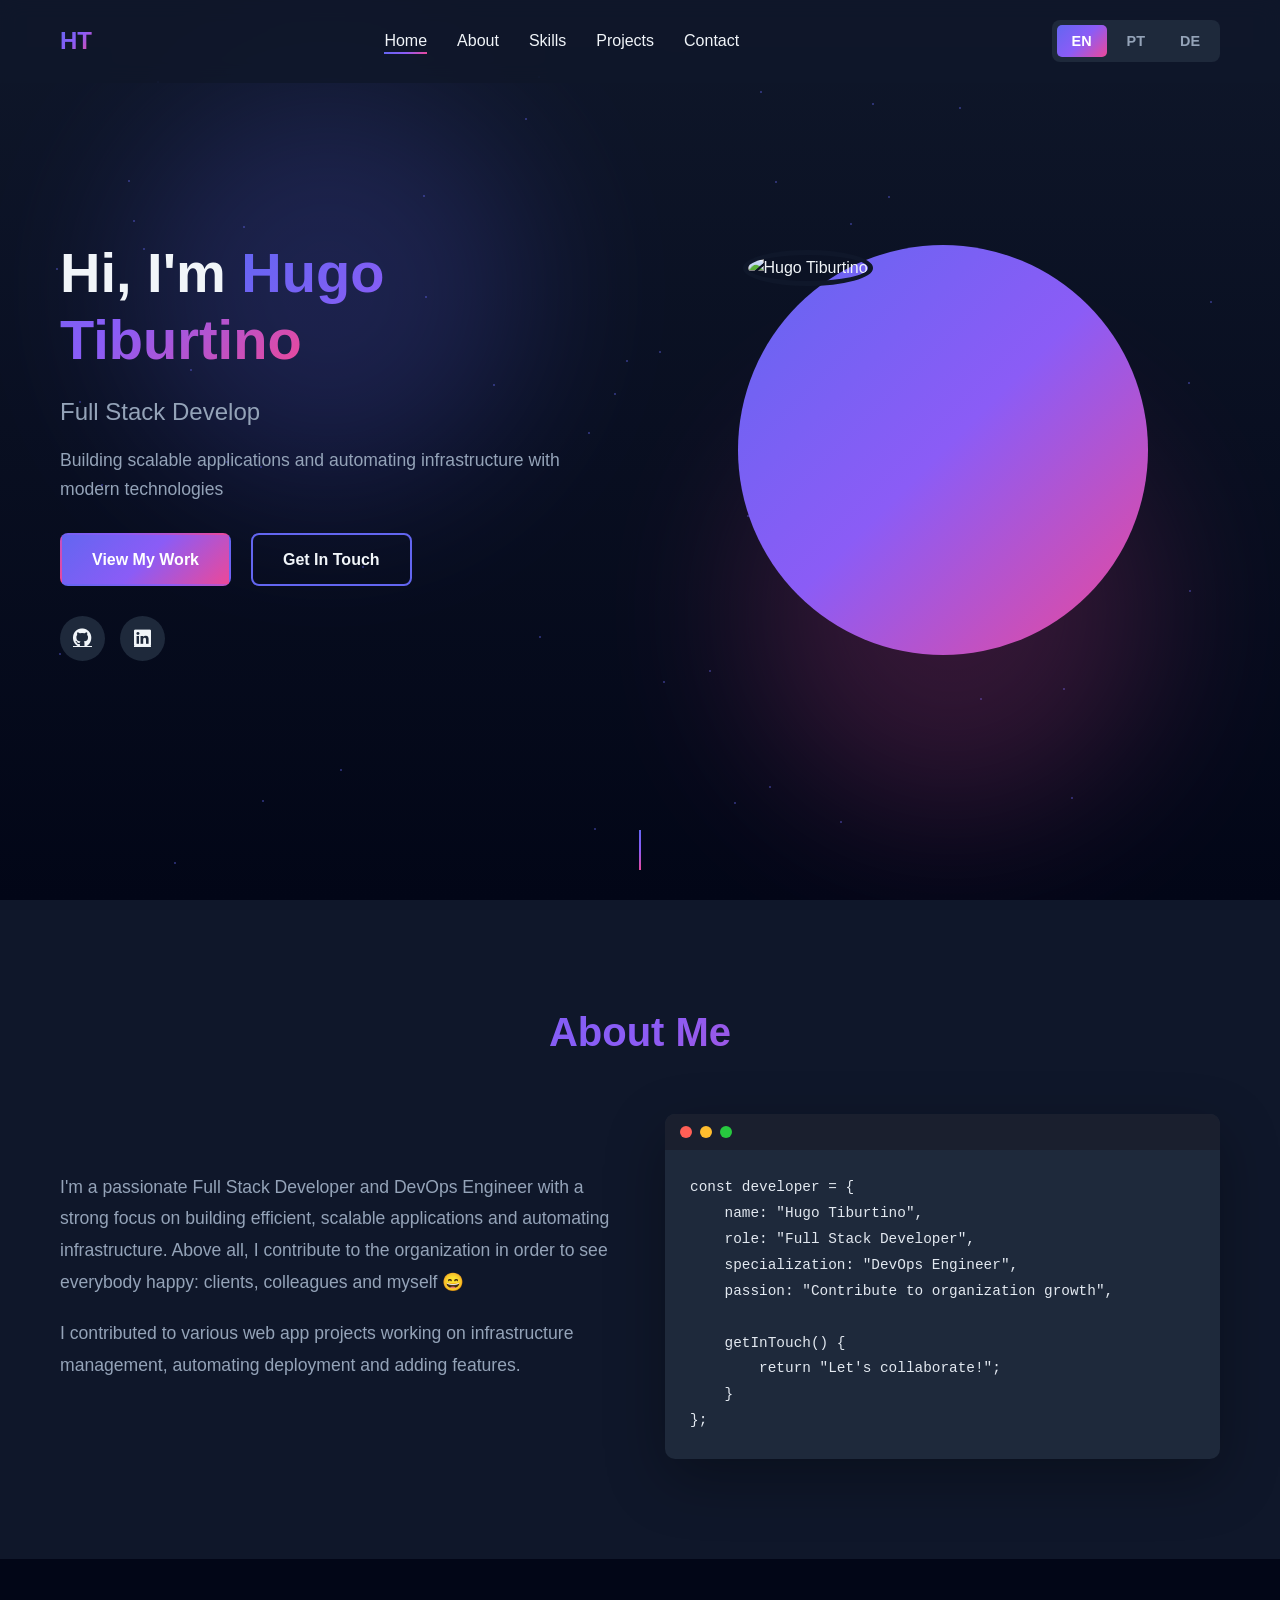
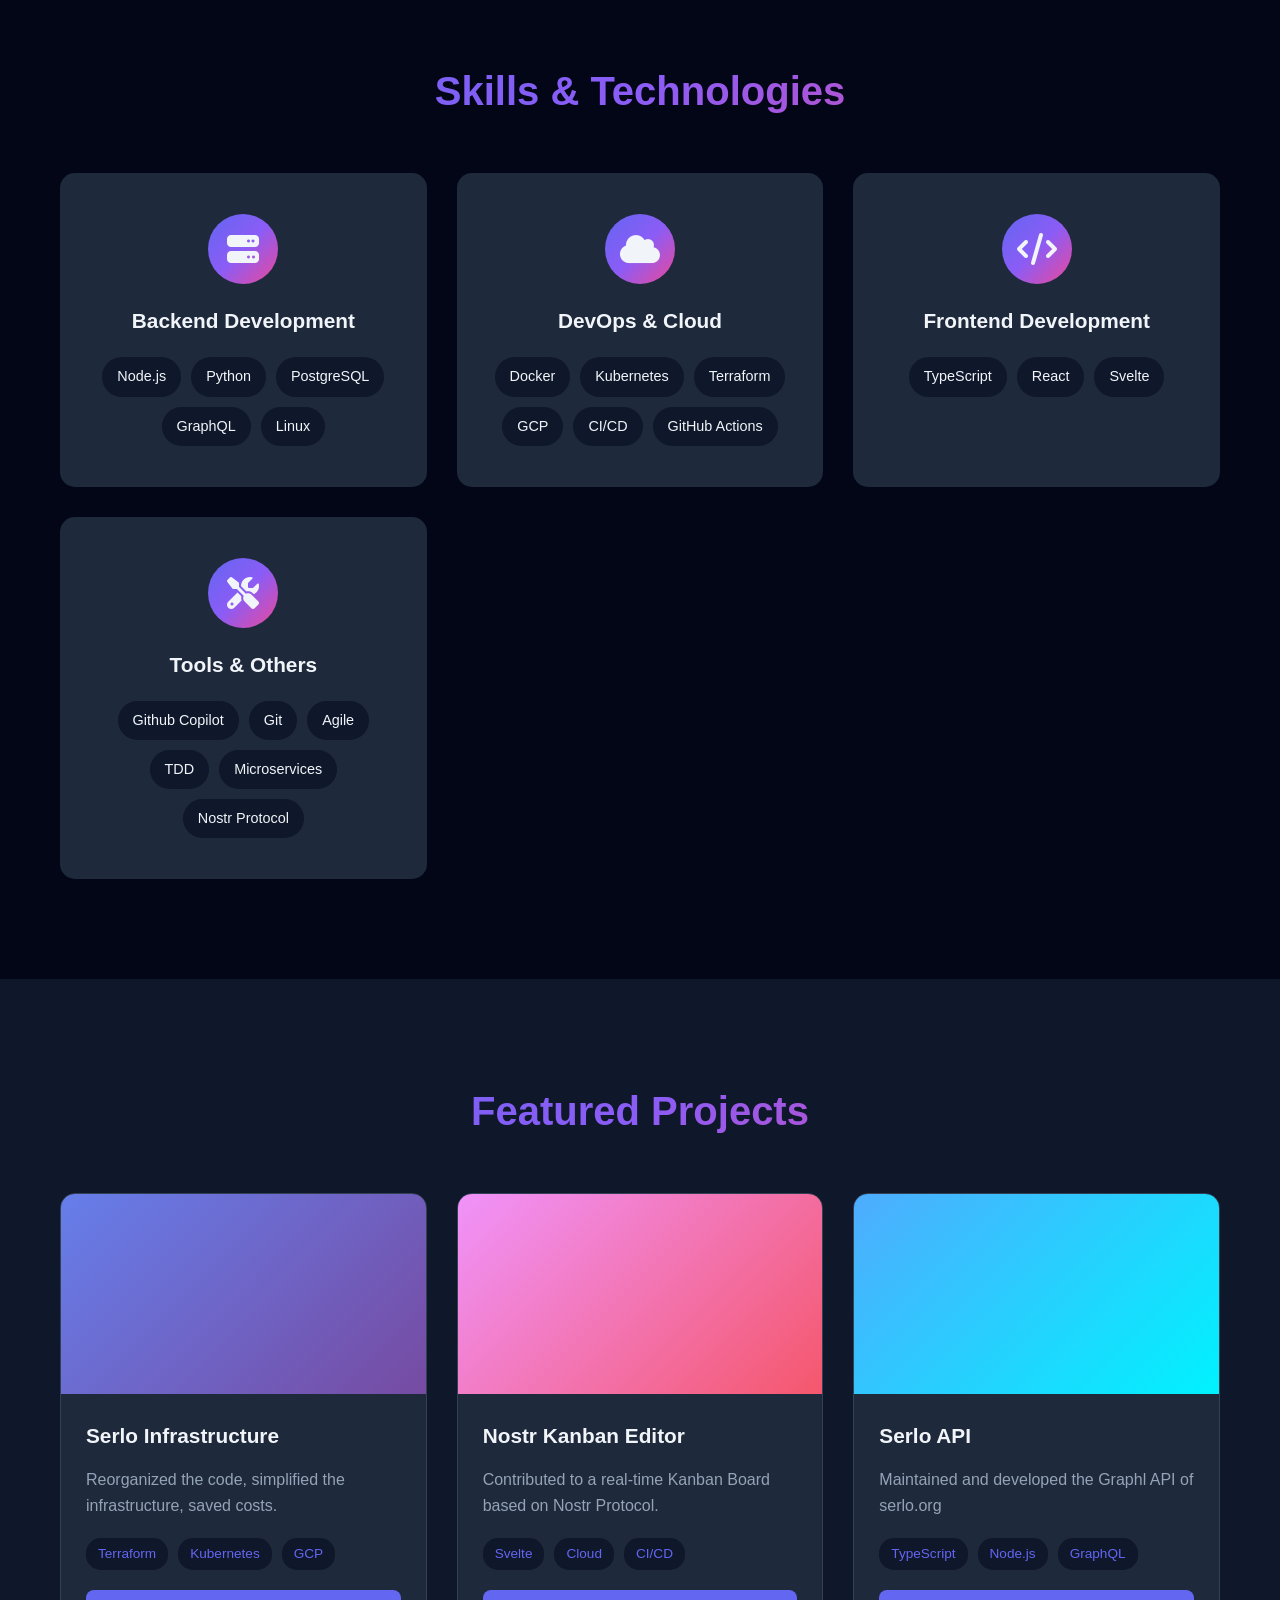
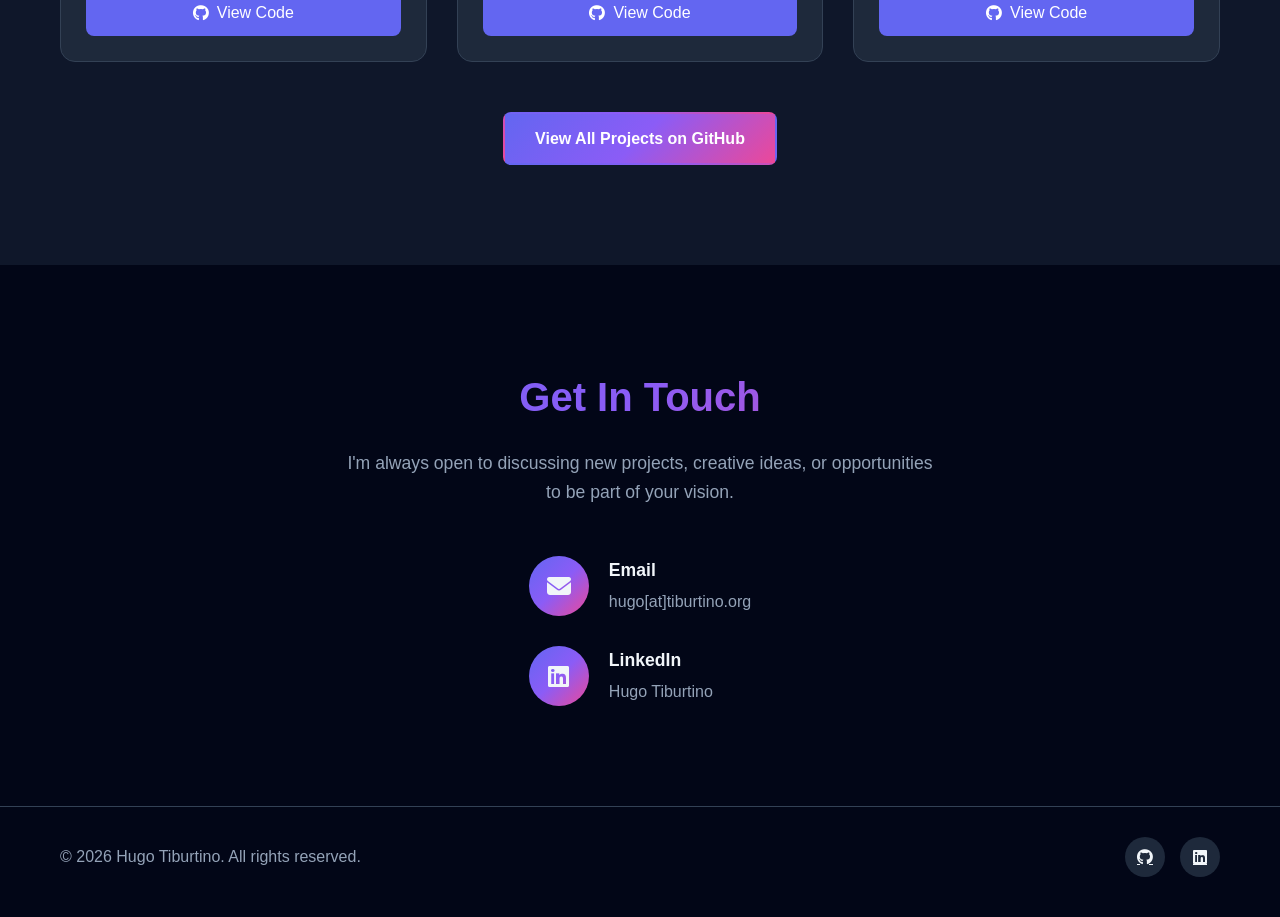
==== commit 548db49d: "Link to apps instead of repository again" ====
--- a/index.html
+++ b/index.html
@@ -172,7 +172,7 @@
                 <div class="project-card">
                     <div class="project-image">
                         <div class="project-overlay">
-                            <a href="https://github.com/serlo/infra" target="_blank" class="project-link">
+                            <a href="https://serlo.org" target="_blank" class="project-link">
                                 <i class="fas fa-external-link-alt"></i>
                             </a>
                         </div>
@@ -196,7 +196,7 @@
                 <div class="project-card">
                     <div class="project-image">
                         <div class="project-overlay">
-                            <a href="https://github.com/edufeed-org/kanban-editor" target="_blank" class="project-link">
+                            <a href="https://kanban.edufeed.org" target="_blank" class="project-link">
                                 <i class="fas fa-external-link-alt"></i>
                             </a>
                         </div>
@@ -206,8 +206,8 @@
                         <p data-i18n="projects.kanban.description"></p>
                         <div class="project-tags">
                             <span class="tag">Svelte</span>
-                            <span class="tag">TypeScript</span>
-                            <span class="tag">Nostr</span>
+                            <span class="tag">Cloud</span>
+                            <span class="tag">CI/CD</span>
                         </div>
                         <div class="project-links">
                             <a href="https://github.com/edufeed-org/kanban-editor" target="_blank" class="project-btn">
@@ -220,7 +220,7 @@
                 <div class="project-card">
                     <div class="project-image">
                         <div class="project-overlay">
-                            <a href="https://github.com/serlo/api.serlo.org" target="_blank" class="project-link">
+                            <a href="https://api.serlo.org/___graphql" target="_blank" class="project-link">
                                 <i class="fas fa-external-link-alt"></i>
                             </a>
                         </div>
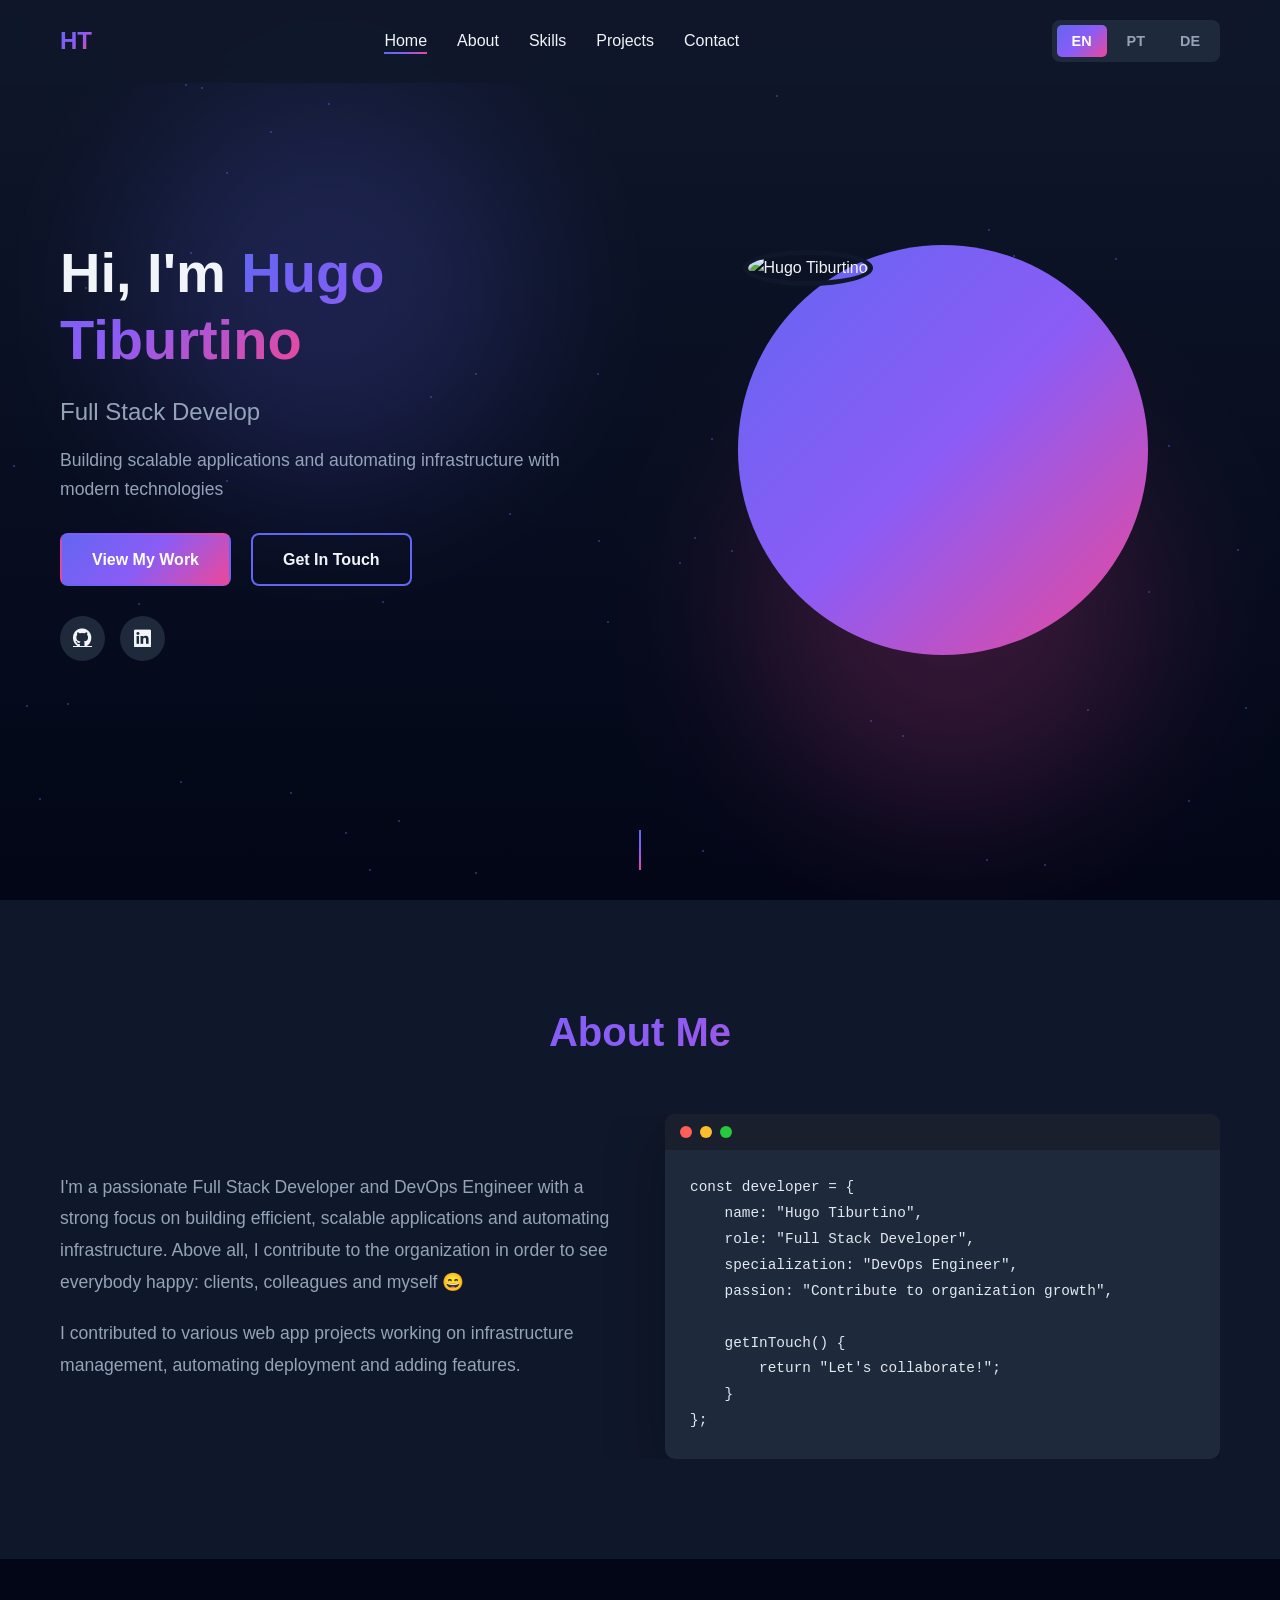
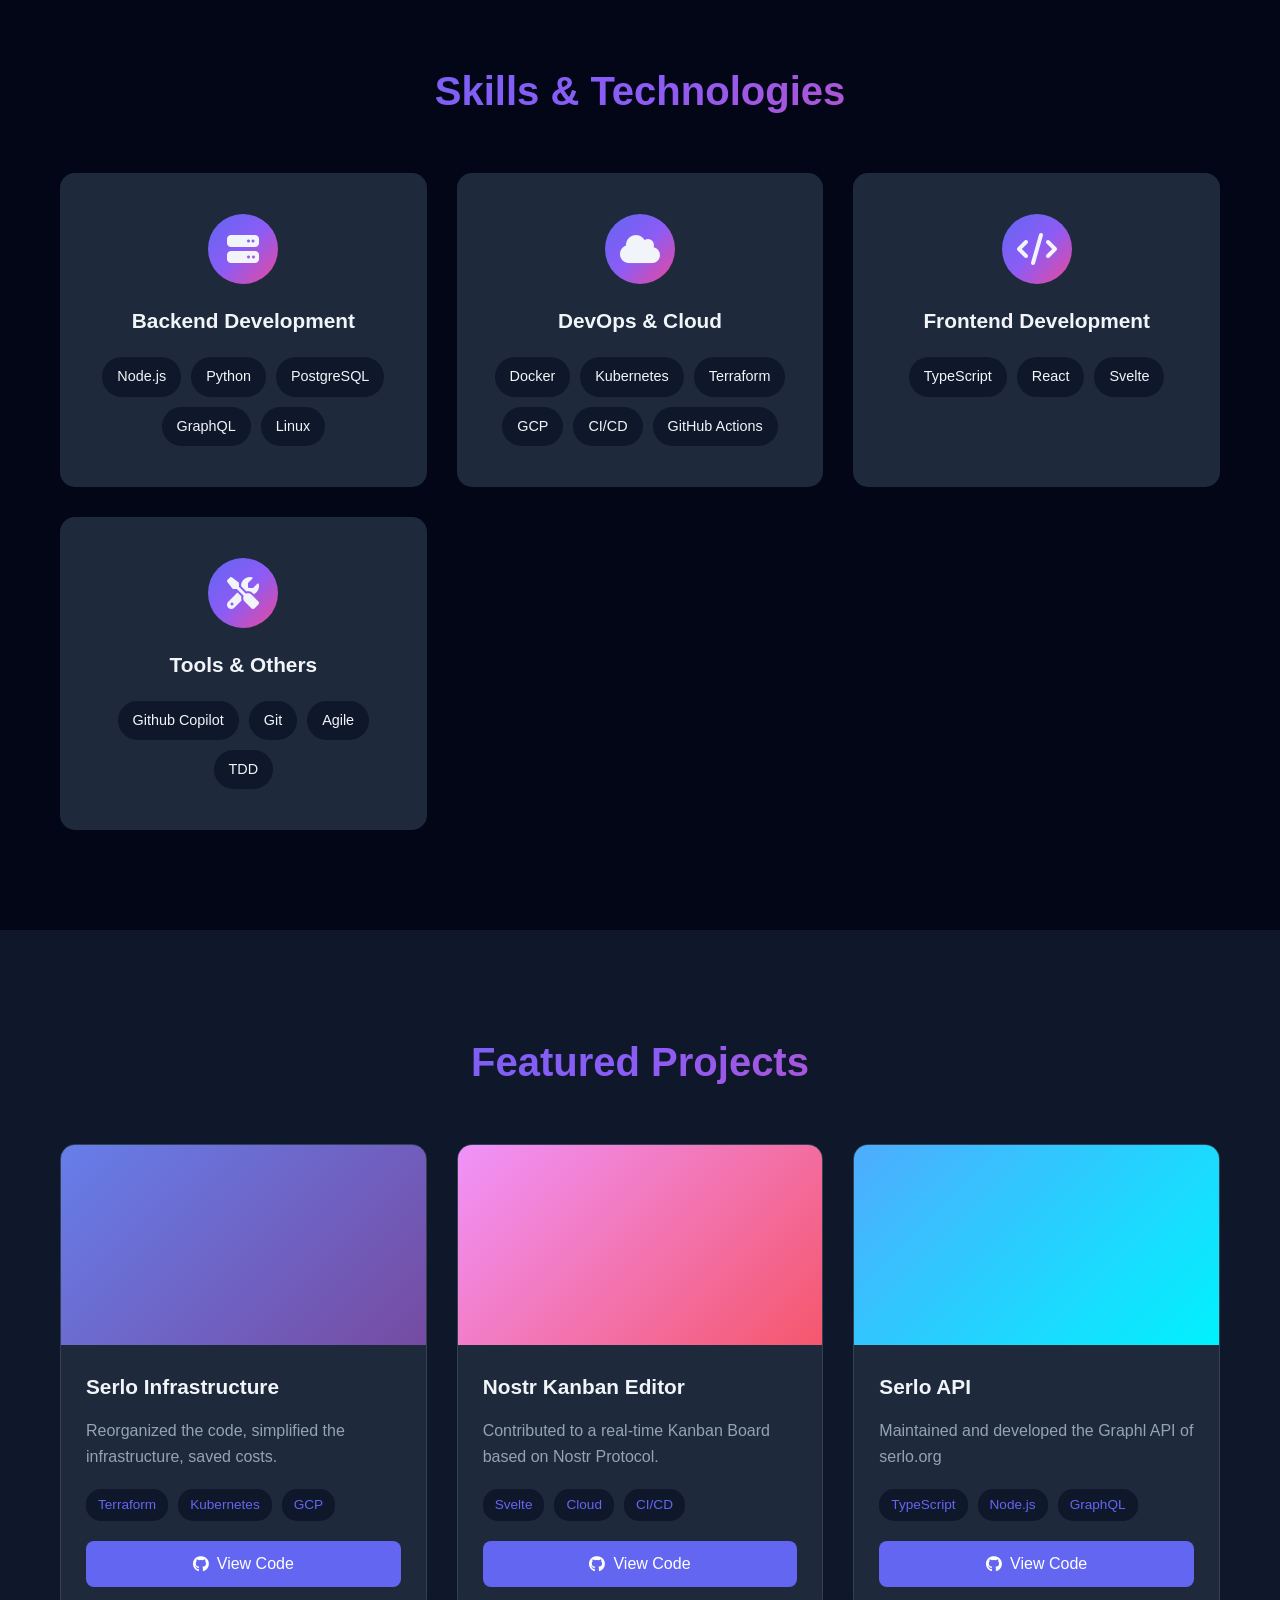
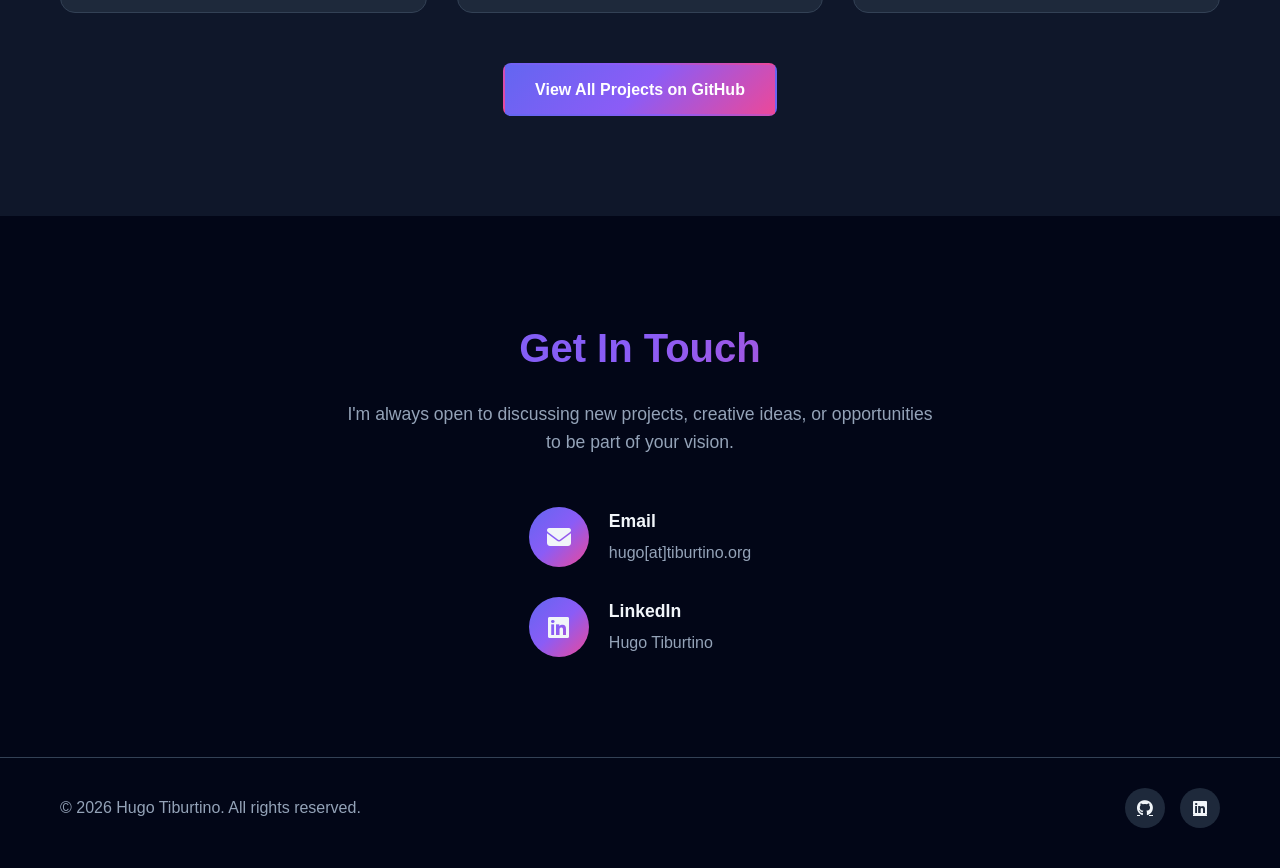
==== commit 08e12d92: "fix text to be more mobile friedly" ====
--- a/index.html
+++ b/index.html
@@ -156,8 +156,6 @@
                         <span class="skill-tag">Git</span>
                         <span class="skill-tag">Agile</span>
                         <span class="skill-tag">TDD</span>
-                        <span class="skill-tag">Microservices</span>
-                        <span class="skill-tag">Nostr Protocol</span>
                     </div>
                 </div>
             </div>
@@ -250,7 +248,7 @@
     <!-- Contact Section -->
     <section id="contact" class="contact section">
         <div class="container">
-            <h2 class="section-title" data-i18n="contact.title">Get In Touch</h2>
+            <h2 class="section-title" data-i18n="contact.title"></h2>
             <p class="section-subtitle" data-i18n="contact.subtitle"></p>
             <div class="contact-content-center">
                 <div class="contact-info">
--- a/styles.css
+++ b/styles.css
@@ -397,6 +397,8 @@
 
 .about {
     background: var(--bg-dark);
+    overflow-x: hidden;
+    width: 100%;
 }
 
 .about-content {
@@ -405,12 +407,21 @@
     gap: 50px;
     align-items: center;
     min-width: 0;
+    width: 100%;
+    overflow: hidden;
 }
 
 .about-text {
     min-width: 0;
     max-width: 100%;
-    overflow: hidden;
+    width: 100%;
+    overflow-x: hidden;
+}
+
+.about-image {
+    min-width: 0;
+    max-width: 100%;
+    width: 100%;
 }
 
 .about-description {
@@ -419,12 +430,13 @@
     font-size: 1.1rem;
     line-height: 1.8;
     word-wrap: break-word;
-    overflow-wrap: anywhere;
+    overflow-wrap: break-word;
     word-break: break-word;
     hyphens: auto;
     max-width: 100%;
     width: 100%;
     white-space: normal;
+    overflow-x: hidden;
 }
 
 .about-stats {
@@ -836,6 +848,14 @@
     .hero-content,
     .about-content {
         grid-template-columns: 1fr;
+        gap: 30px;
+    }
+    
+    .about-text,
+    .about-image {
+        width: 100%;
+        max-width: 100%;
+        min-width: 0;
     }
     
     .hero-text {
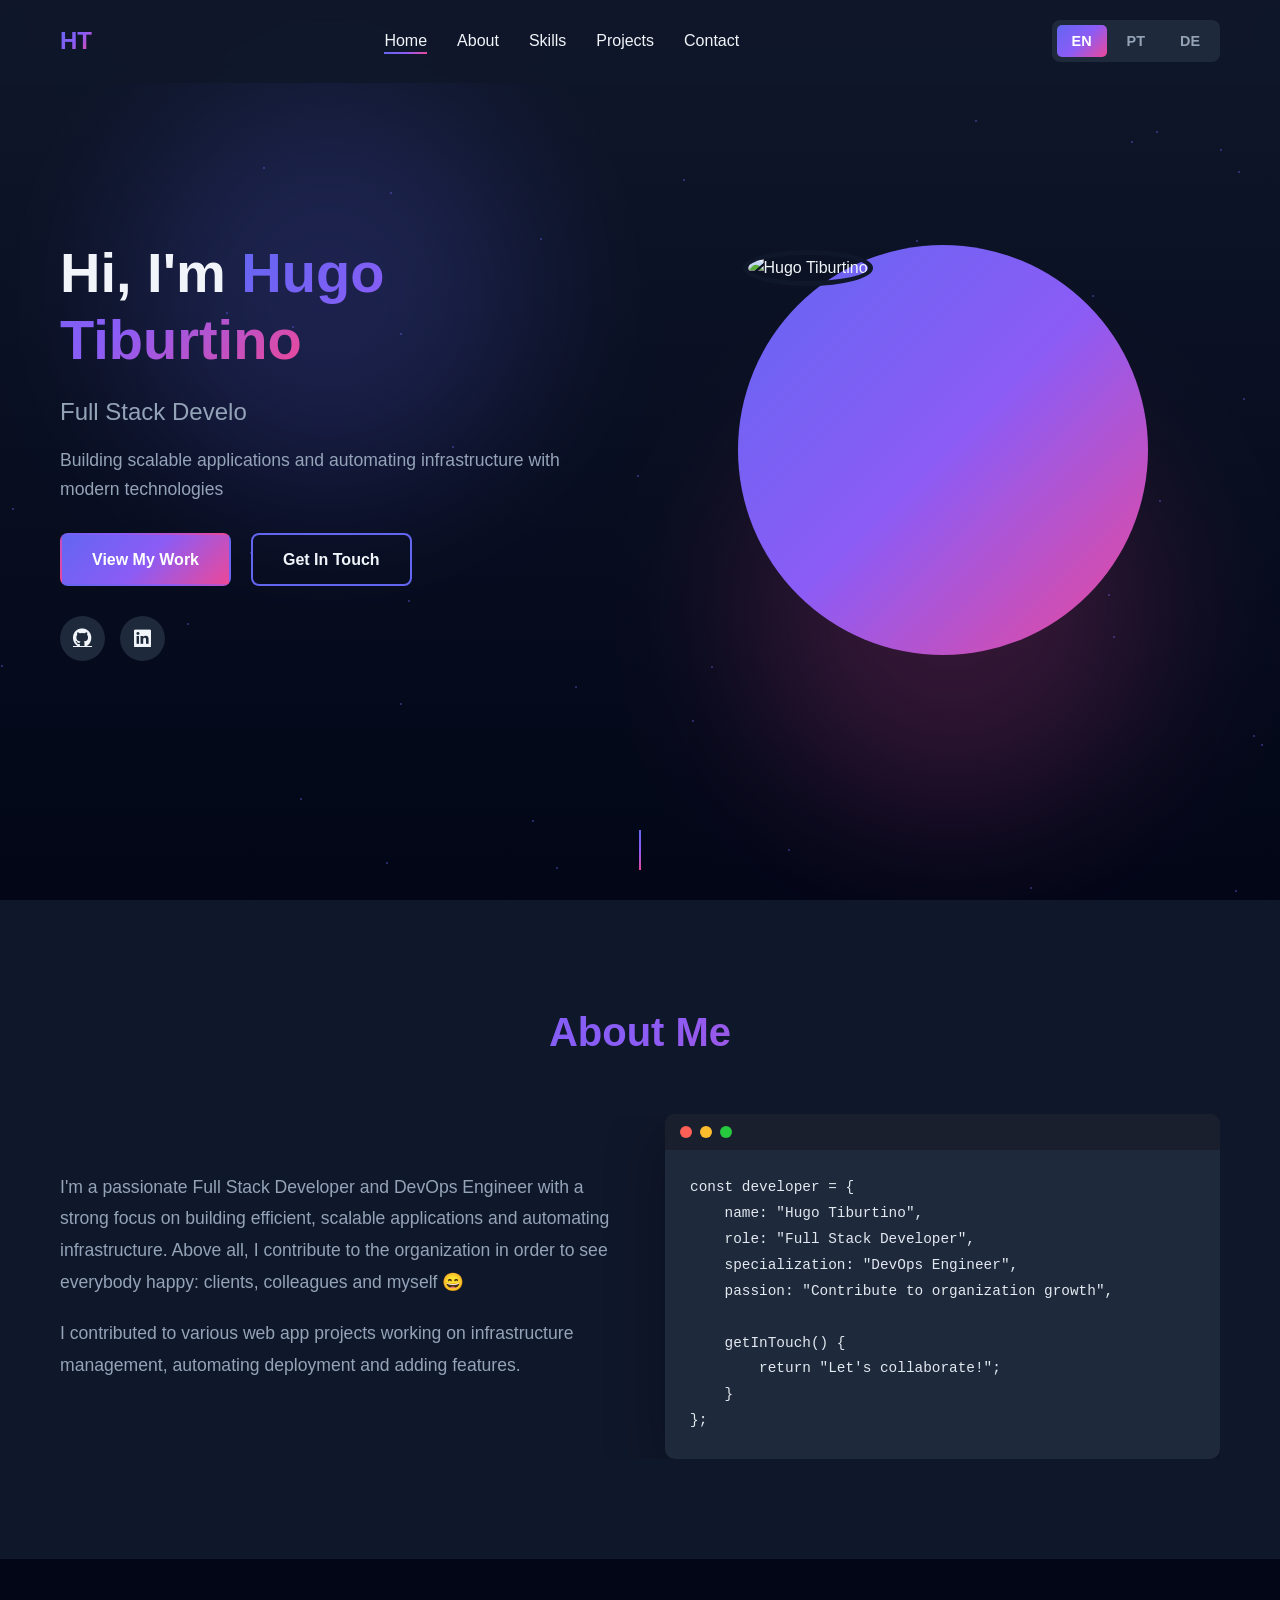
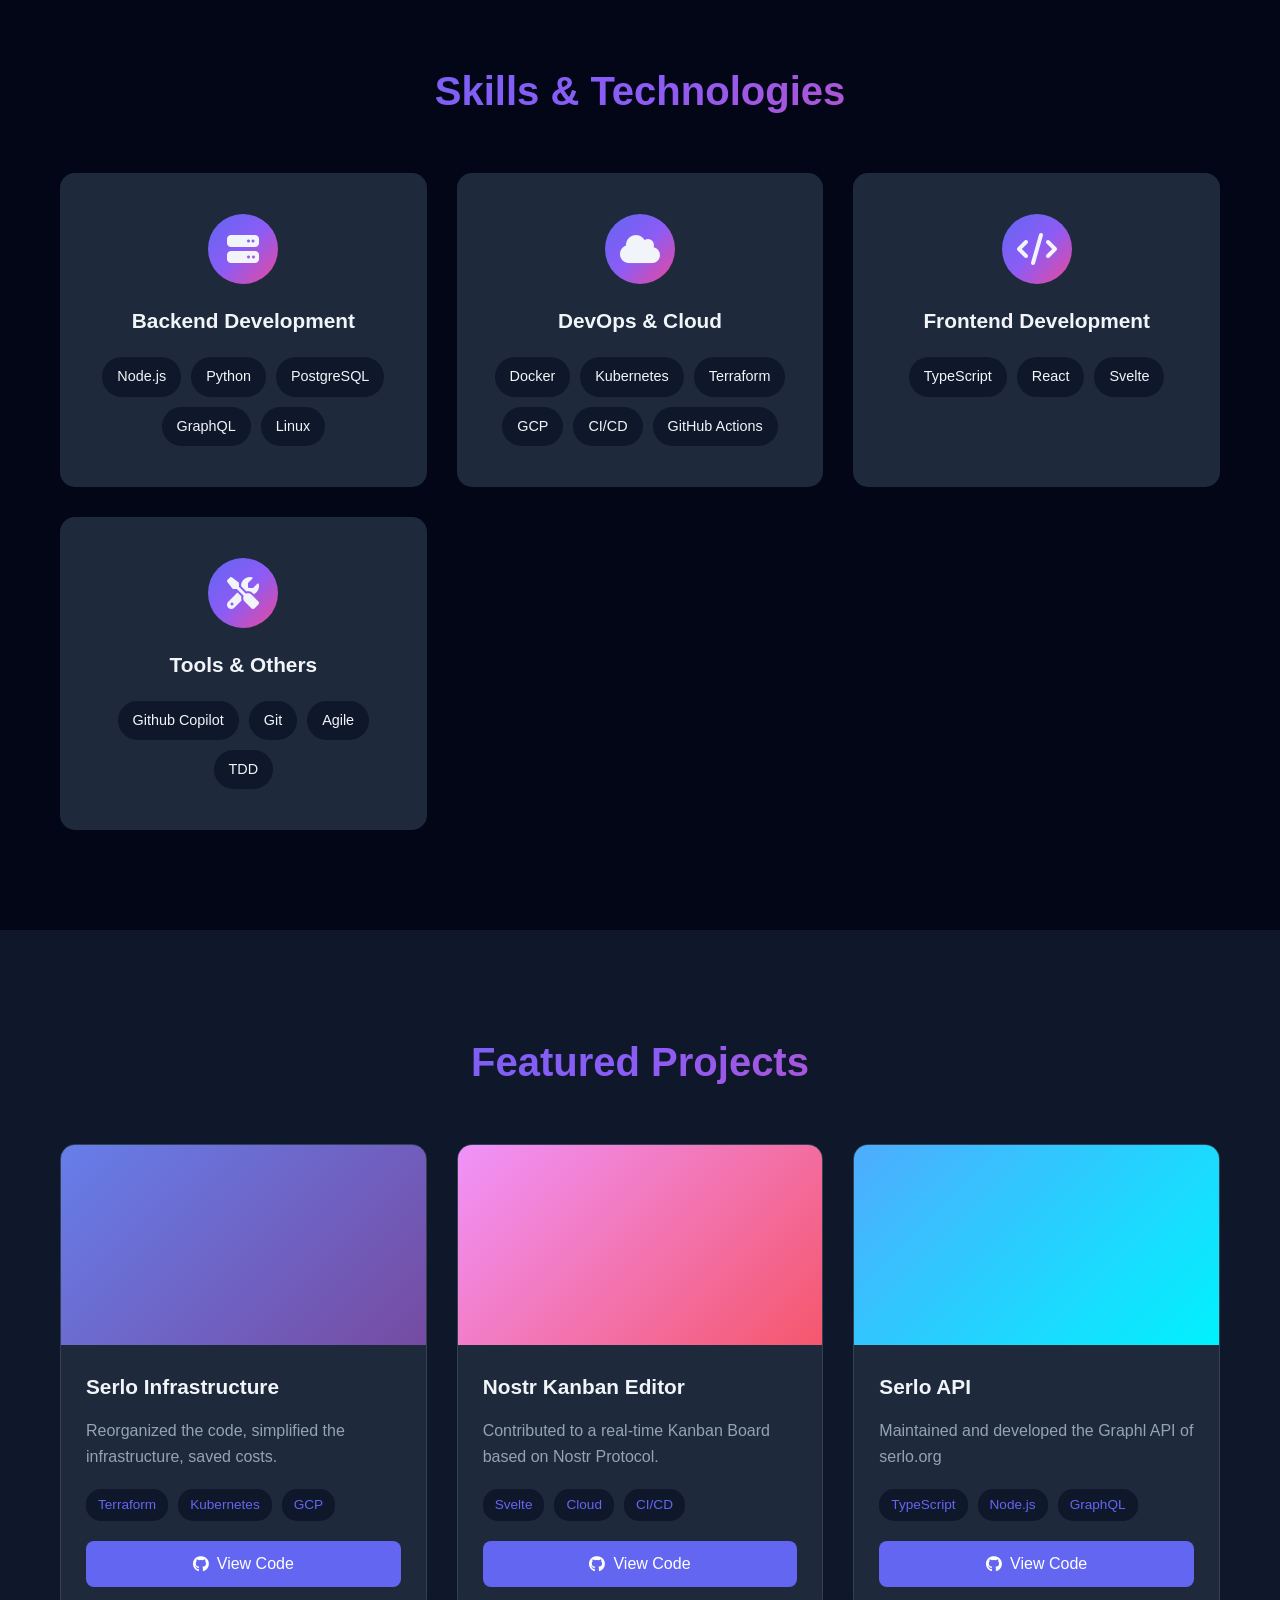
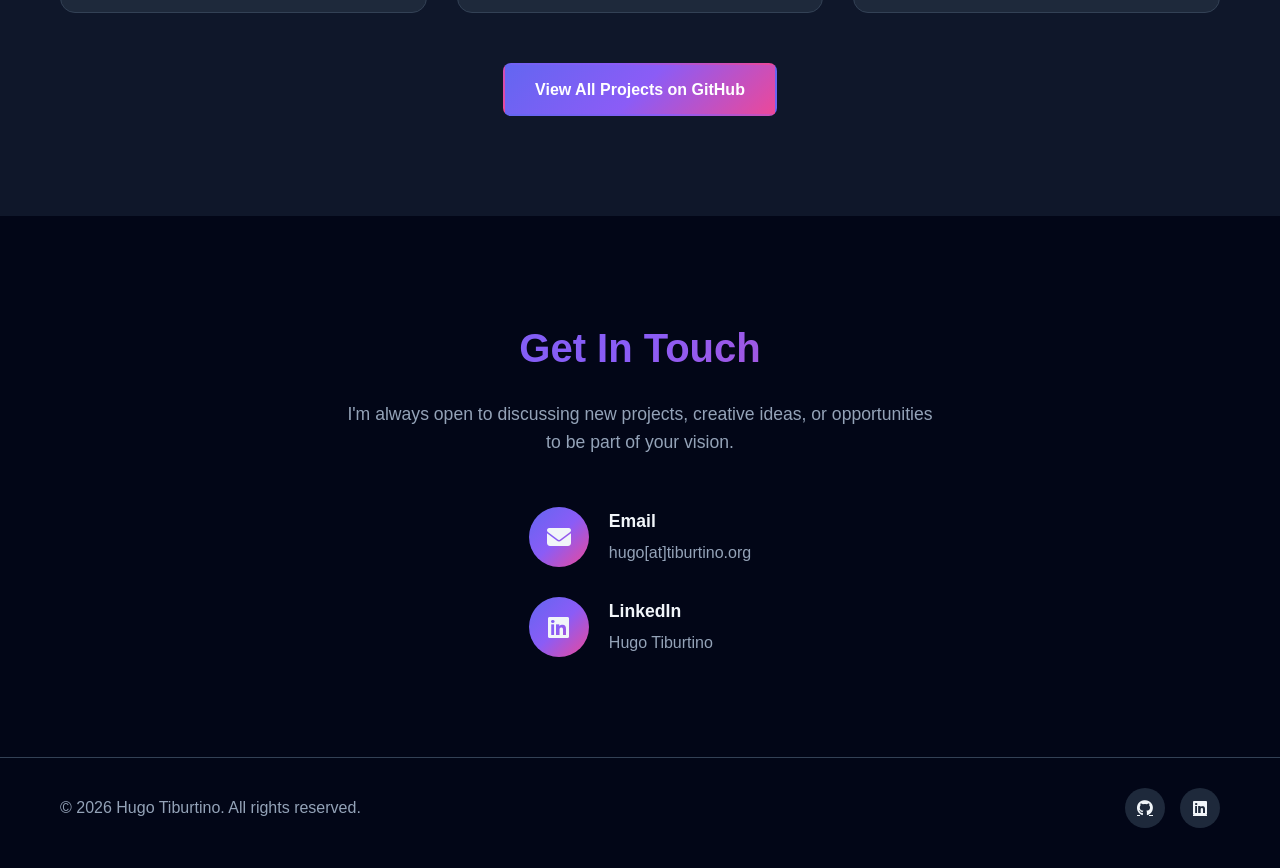
==== commit 004a93ec: "feat: make language dropdown for mobile" ====
--- a/index.html
+++ b/index.html
@@ -27,6 +27,13 @@
                 <button class="lang-btn" data-lang="pt" title="Português">PT</button>
                 <button class="lang-btn" data-lang="de" title="Deutsch">DE</button>
             </div>
+            <div class="language-dropdown">
+                <select id="lang-select" class="lang-select" aria-label="Select Language">
+                    <option value="en">EN</option>
+                    <option value="pt">PT</option>
+                    <option value="de">DE</option>
+                </select>
+            </div>
             <div class="hamburger" id="hamburger">
                 <span></span>
                 <span></span>
--- a/styles.css
+++ b/styles.css
@@ -155,6 +155,10 @@
     margin-left: 20px;
 }
 
+.language-dropdown {
+    display: none;
+}
+
 .lang-btn {
     padding: 8px 15px;
     background: transparent;
@@ -175,6 +179,33 @@
 .lang-btn.active {
     background: var(--gradient-primary);
     color: white;
+}
+
+.lang-select {
+    padding: 8px 30px 8px 12px;
+    background: var(--card-bg);
+    color: var(--text-light);
+    border: 2px solid var(--border-color);
+    border-radius: 8px;
+    cursor: pointer;
+    font-weight: 600;
+    font-size: 0.9rem;
+    font-family: inherit;
+    transition: var(--transition);
+    appearance: none;
+    background-image: url('data:image/svg+xml;charset=UTF-8,<svg xmlns="http://www.w3.org/2000/svg" width="12" height="12" viewBox="0 0 12 12"><path fill="%23f1f5f9" d="M6 9L1 4h10z"/></svg>');
+    background-repeat: no-repeat;
+    background-position: right 10px center;
+}
+
+.lang-select:hover {
+    border-color: var(--primary-color);
+}
+
+.lang-select:focus {
+    outline: none;
+    border-color: var(--primary-color);
+    box-shadow: 0 0 0 3px rgba(99, 102, 241, 0.1);
 }
 
 .hamburger {
@@ -884,6 +915,10 @@
         margin-right: 15px;
     }
     
+    .language-dropdown {
+        display: none;
+    }
+    
     .nav-menu {
         position: fixed;
         top: 70px;
@@ -919,6 +954,7 @@
 
 @media (max-width: 768px) {
     .hero-title {
+        padding-top: 1em;
         font-size: 2.5rem;
     }
     
@@ -966,12 +1002,12 @@
     }
     
     .language-switcher {
-        position: fixed;
-        bottom: 80px;
-        right: 20px;
-        flex-direction: column;
-        z-index: 998;
-        box-shadow: 0 5px 20px rgba(0, 0, 0, 0.3);
+        display: none;
+    }
+    
+    .language-dropdown {
+        display: block;
+        margin-left: 10px;
     }
     
     .navbar .container {
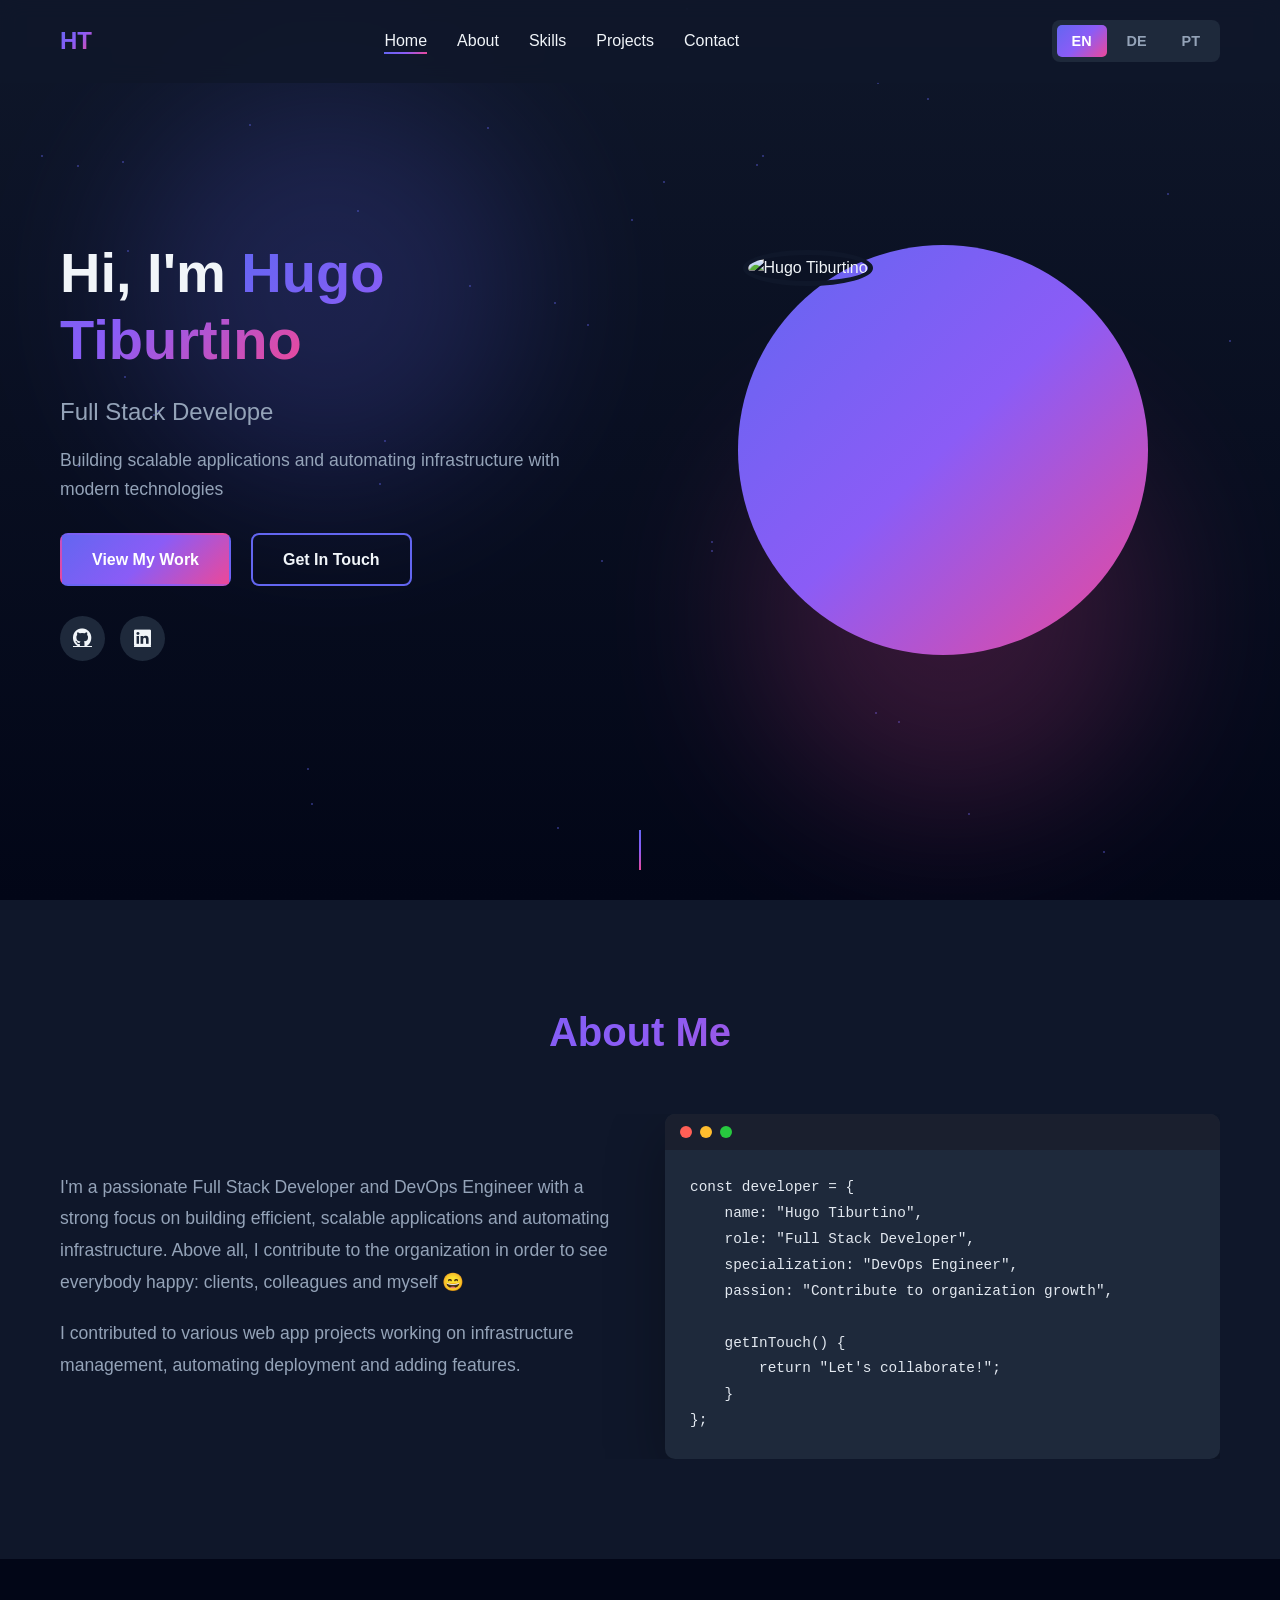
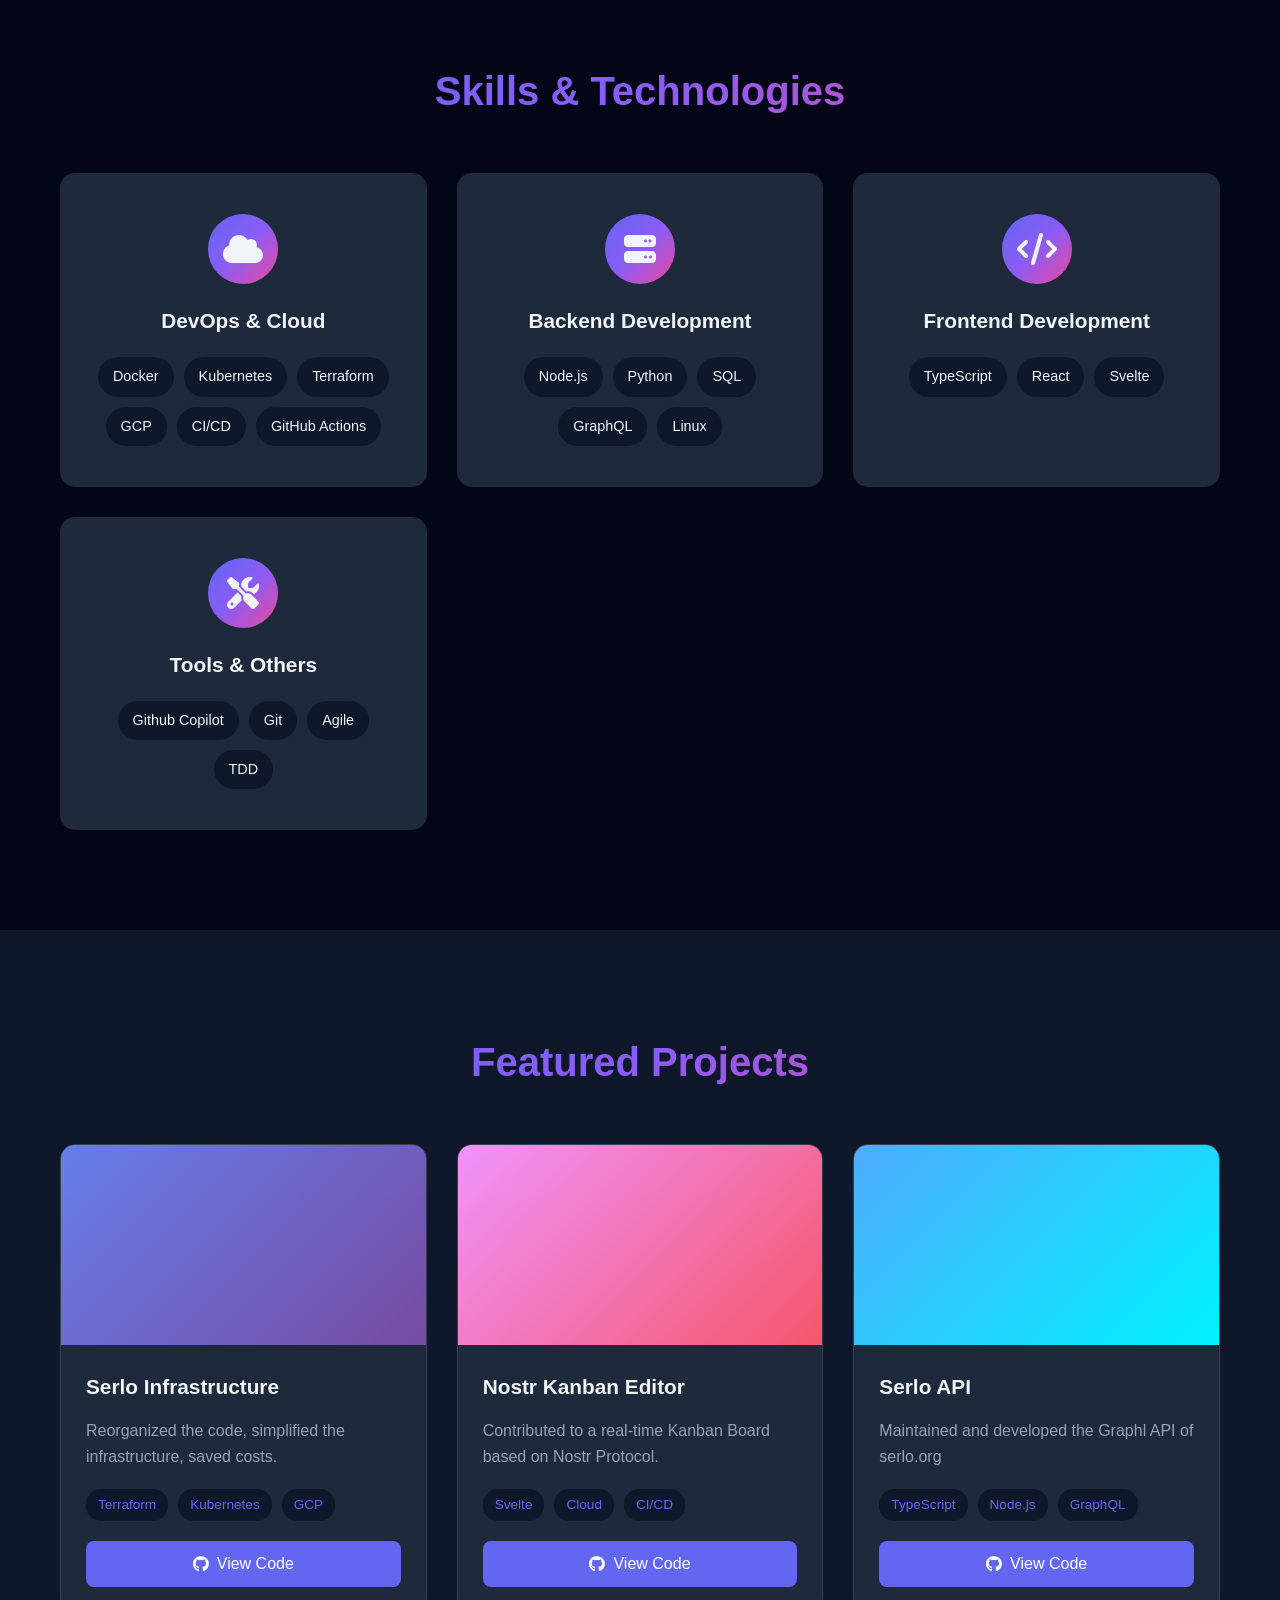
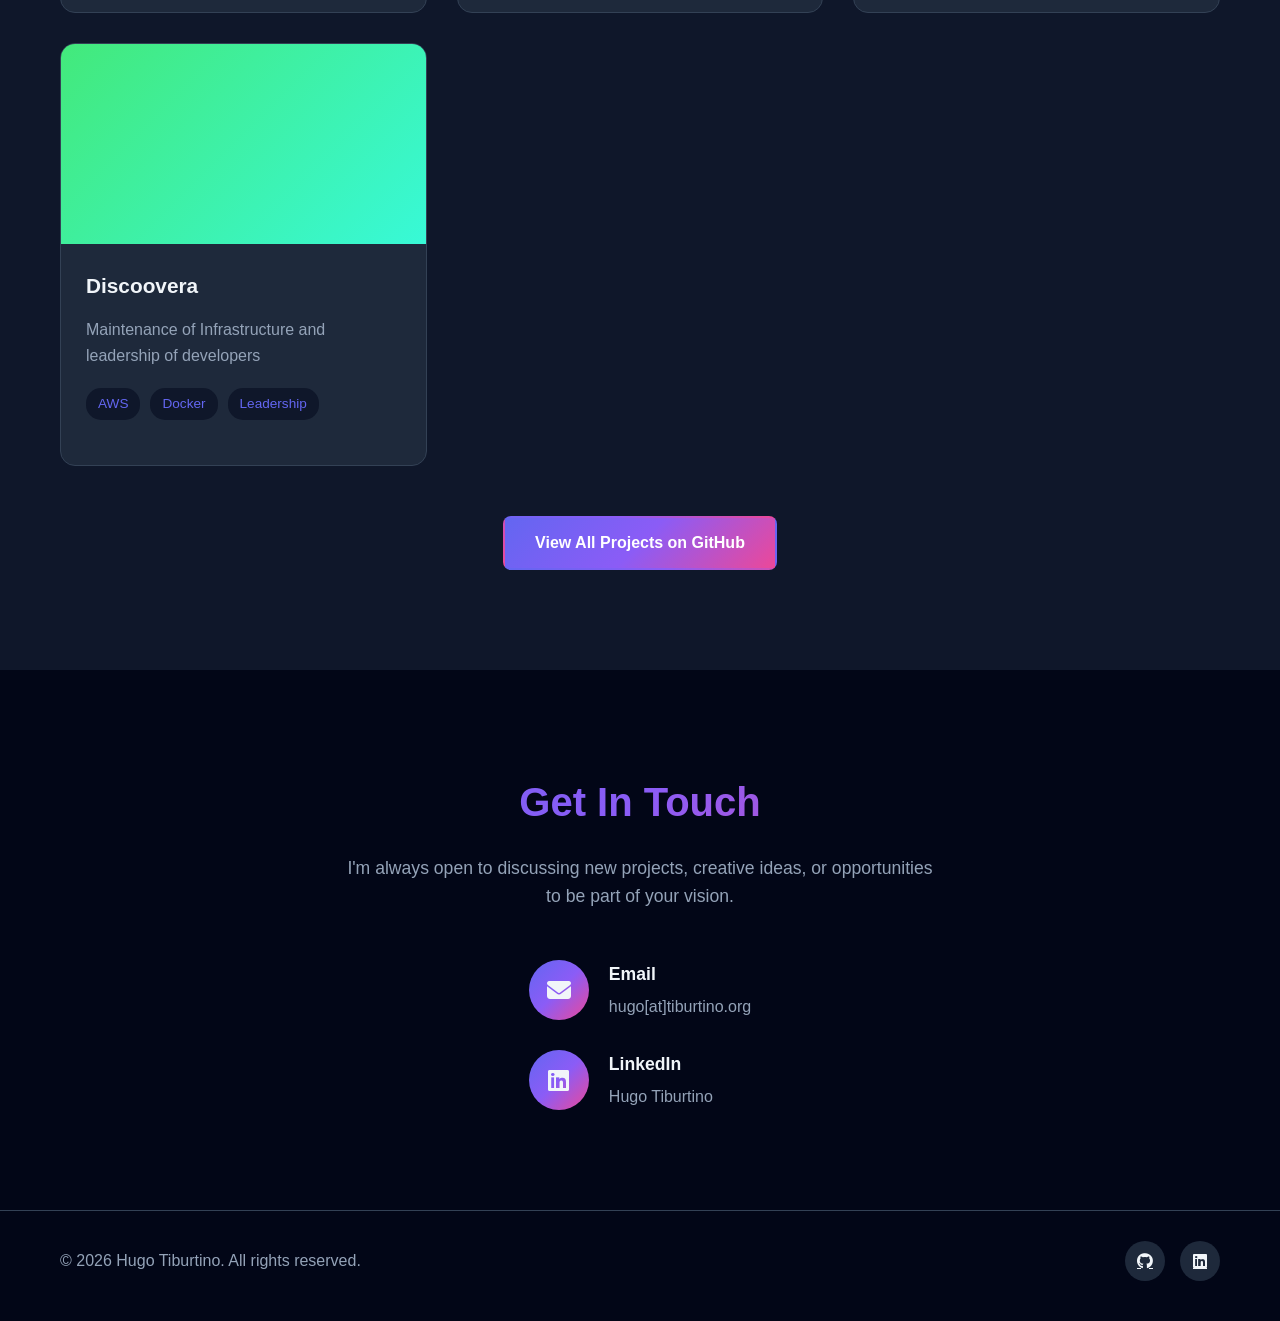
==== commit e00f2fa0: "add discoovera project and minor changes" ====
--- a/index.html
+++ b/index.html
@@ -24,14 +24,14 @@
             </ul>
             <div class="language-switcher">
                 <button class="lang-btn active" data-lang="en" title="English">EN</button>
+                <button class="lang-btn" data-lang="de" title="Deutsch">DE</button>
                 <button class="lang-btn" data-lang="pt" title="Português">PT</button>
-                <button class="lang-btn" data-lang="de" title="Deutsch">DE</button>
             </div>
             <div class="language-dropdown">
                 <select id="lang-select" class="lang-select" aria-label="Select Language">
                     <option value="en">EN</option>
+                    <option value="de">DE</option>
                     <option value="pt">PT</option>
-                    <option value="de">DE</option>
                 </select>
             </div>
             <div class="hamburger" id="hamburger">
@@ -117,19 +117,6 @@
             <div class="skills-grid">
                 <div class="skill-category">
                     <div class="category-icon">
-                        <i class="fas fa-server"></i>
-                    </div>
-                    <h3 data-i18n="skills.backend">Backend Development</h3>
-                    <div class="skills-list">
-                        <span class="skill-tag">Node.js</span>
-                        <span class="skill-tag">Python</span>
-                        <span class="skill-tag">PostgreSQL</span>
-                        <span class="skill-tag">GraphQL</span>
-                        <span class="skill-tag">Linux</span>
-                    </div>
-                </div>
-                <div class="skill-category">
-                    <div class="category-icon">
                         <i class="fas fa-cloud"></i>
                     </div>
                     <h3 data-i18n="skills.devops">DevOps & Cloud</h3>
@@ -144,6 +131,19 @@
                 </div>
                 <div class="skill-category">
                     <div class="category-icon">
+                        <i class="fas fa-server"></i>
+                    </div>
+                    <h3 data-i18n="skills.backend">Backend Development</h3>
+                    <div class="skills-list">
+                        <span class="skill-tag">Node.js</span>
+                        <span class="skill-tag">Python</span>
+                        <span class="skill-tag">SQL</span>
+                        <span class="skill-tag">GraphQL</span>
+                        <span class="skill-tag">Linux</span>
+                    </div>
+                </div>
+                <div class="skill-category">
+                    <div class="category-icon">
                         <i class="fas fa-code"></i>
                     </div>
                     <h3 data-i18n="skills.frontend">Frontend Development</h3>
@@ -242,6 +242,25 @@
                             <a href="https://github.com/serlo/api.serlo.org" target="_blank" class="project-btn">
                                 <i class="fab fa-github"></i> <span data-i18n="projects.viewCode">View Code</span>
                             </a>
+                        </div>
+                    </div>
+                </div>
+
+                <div class="project-card">
+                    <div class="project-image">
+                        <div class="project-overlay">
+                            <a href="https://discoovera.com/" target="_blank" class="project-link">
+                                <i class="fas fa-external-link-alt"></i>
+                            </a>
+                        </div>
+                    </div>
+                    <div class="project-content">
+                        <h3>Discoovera</h3>
+                        <p data-i18n="projects.discoovera.description"></p>
+                        <div class="project-tags">
+                            <span class="tag">AWS</span>
+                            <span class="tag">Docker</span>
+                            <span class="tag">Leadership</span>
                         </div>
                     </div>
                 </div>
